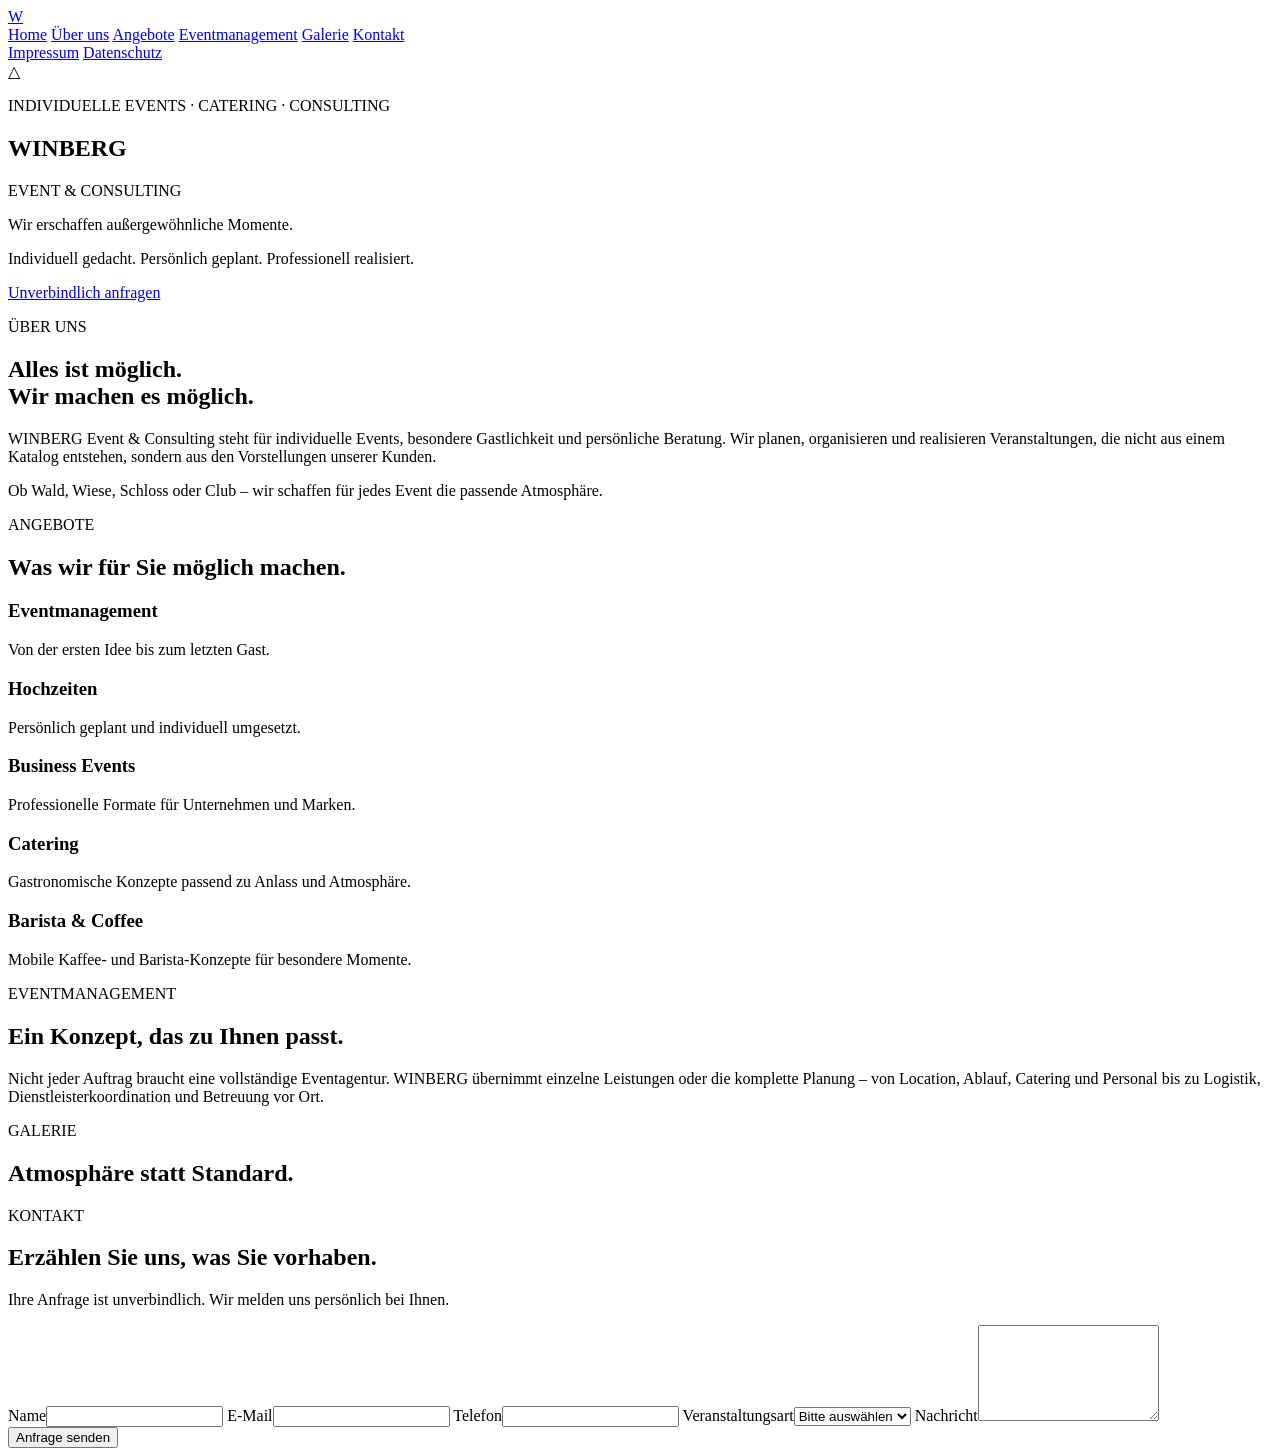
==== index.html @ 77c5e4ff "Add initial WINBERG one-page structure" ====
<!doctype html>
<html lang="de">
<head>
  <meta charset="utf-8">
  <meta name="viewport" content="width=device-width, initial-scale=1">
  <meta name="description" content="WINBERG Event & Consulting – individuelle Events, Catering, Hochzeitsplanung, Business Events und persönliche Beratung.">
  <title>WINBERG Event & Consulting</title>
  <link rel="stylesheet" href="assets/css/site.css">
</head>
<body>
  <aside class="sidebar" aria-label="Hauptnavigation">
    <a class="brand-mark" href="#home" aria-label="WINBERG Startseite">W</a>
    <nav>
      <a href="#home">Home</a>
      <a href="#ueber-uns">Über uns</a>
      <a href="#angebote">Angebote</a>
      <a href="#eventmanagement">Eventmanagement</a>
      <a href="#galerie">Galerie</a>
      <a href="#kontakt">Kontakt</a>
    </nav>
    <div class="sidebar-meta">
      <a href="impressum.html">Impressum</a>
      <a href="datenschutz.html">Datenschutz</a>
    </div>
  </aside>

  <main class="site-canvas">
    <section id="home" class="section hero">
      <div class="landscape landscape-top" aria-hidden="true"></div>
      <div class="section-inner hero-inner">
        <div class="mountain-sign" aria-hidden="true">△</div>
        <p class="eyebrow">INDIVIDUELLE EVENTS · CATERING · CONSULTING</p>
        <h1>WINBERG</h1>
        <p class="subbrand">EVENT &amp; CONSULTING</p>
        <div class="gold-rule"></div>
        <p class="hero-claim">Wir erschaffen außergewöhnliche Momente.</p>
        <p class="hero-copy">Individuell gedacht. Persönlich geplant. Professionell realisiert.</p>
        <a class="text-cta" href="#kontakt">Unverbindlich anfragen</a>
      </div>
    </section>

    <section id="ueber-uns" class="section">
      <div class="section-inner narrow">
        <p class="eyebrow">ÜBER UNS</p>
        <h2>Alles ist möglich.<br>Wir machen es möglich.</h2>
        <p>WINBERG Event &amp; Consulting steht für individuelle Events, besondere Gastlichkeit und persönliche Beratung. Wir planen, organisieren und realisieren Veranstaltungen, die nicht aus einem Katalog entstehen, sondern aus den Vorstellungen unserer Kunden.</p>
        <p>Ob Wald, Wiese, Schloss oder Club – wir schaffen für jedes Event die passende Atmosphäre.</p>
      </div>
    </section>

    <section id="angebote" class="section">
      <div class="section-inner">
        <p class="eyebrow">ANGEBOTE</p>
        <h2>Was wir für Sie möglich machen.</h2>
        <div class="services-grid">
          <article><h3>Eventmanagement</h3><p>Von der ersten Idee bis zum letzten Gast.</p></article>
          <article><h3>Hochzeiten</h3><p>Persönlich geplant und individuell umgesetzt.</p></article>
          <article><h3>Business Events</h3><p>Professionelle Formate für Unternehmen und Marken.</p></article>
          <article><h3>Catering</h3><p>Gastronomische Konzepte passend zu Anlass und Atmosphäre.</p></article>
          <article><h3>Barista &amp; Coffee</h3><p>Mobile Kaffee- und Barista-Konzepte für besondere Momente.</p></article>
        </div>
      </div>
    </section>

    <section id="eventmanagement" class="section image-transition">
      <div class="landscape landscape-middle" aria-hidden="true"></div>
      <div class="section-inner narrow">
        <p class="eyebrow">EVENTMANAGEMENT</p>
        <h2>Ein Konzept, das zu Ihnen passt.</h2>
        <p>Nicht jeder Auftrag braucht eine vollständige Eventagentur. WINBERG übernimmt einzelne Leistungen oder die komplette Planung – von Location, Ablauf, Catering und Personal bis zu Logistik, Dienstleisterkoordination und Betreuung vor Ort.</p>
      </div>
    </section>

    <section id="galerie" class="section">
      <div class="section-inner">
        <p class="eyebrow">GALERIE</p>
        <h2>Atmosphäre statt Standard.</h2>
        <div class="gallery-grid" aria-label="Galerie-Platzhalter">
          <div></div><div></div><div></div><div></div>
        </div>
      </div>
    </section>

    <section id="kontakt" class="section contact-section">
      <div class="landscape landscape-bottom" aria-hidden="true"></div>
      <div class="section-inner">
        <p class="eyebrow">KONTAKT</p>
        <h2>Erzählen Sie uns, was Sie vorhaben.</h2>
        <p class="contact-intro">Ihre Anfrage ist unverbindlich. Wir melden uns persönlich bei Ihnen.</p>
        <form class="contact-form" action="#" method="post">
          <label>Name<input type="text" name="name" autocomplete="name" required></label>
          <label>E-Mail<input type="email" name="email" autocomplete="email" required></label>
          <label>Telefon<input type="tel" name="phone" autocomplete="tel"></label>
          <label class="event-type">Veranstaltungsart<select name="event"><option value="">Bitte auswählen</option><option>Hochzeit</option><option>Private Feier</option><option>Business Event</option><option>Catering</option><option>Barista / Coffee</option><option>Sonstiges</option></select></label>
          <label class="message">Nachricht<textarea name="message" rows="6" required></textarea></label>
          <button type="submit">Anfrage senden</button>
        </form>
      </div>
    </section>
  </main>
  <script src="assets/js/site.js"></script>
</body>
</html>
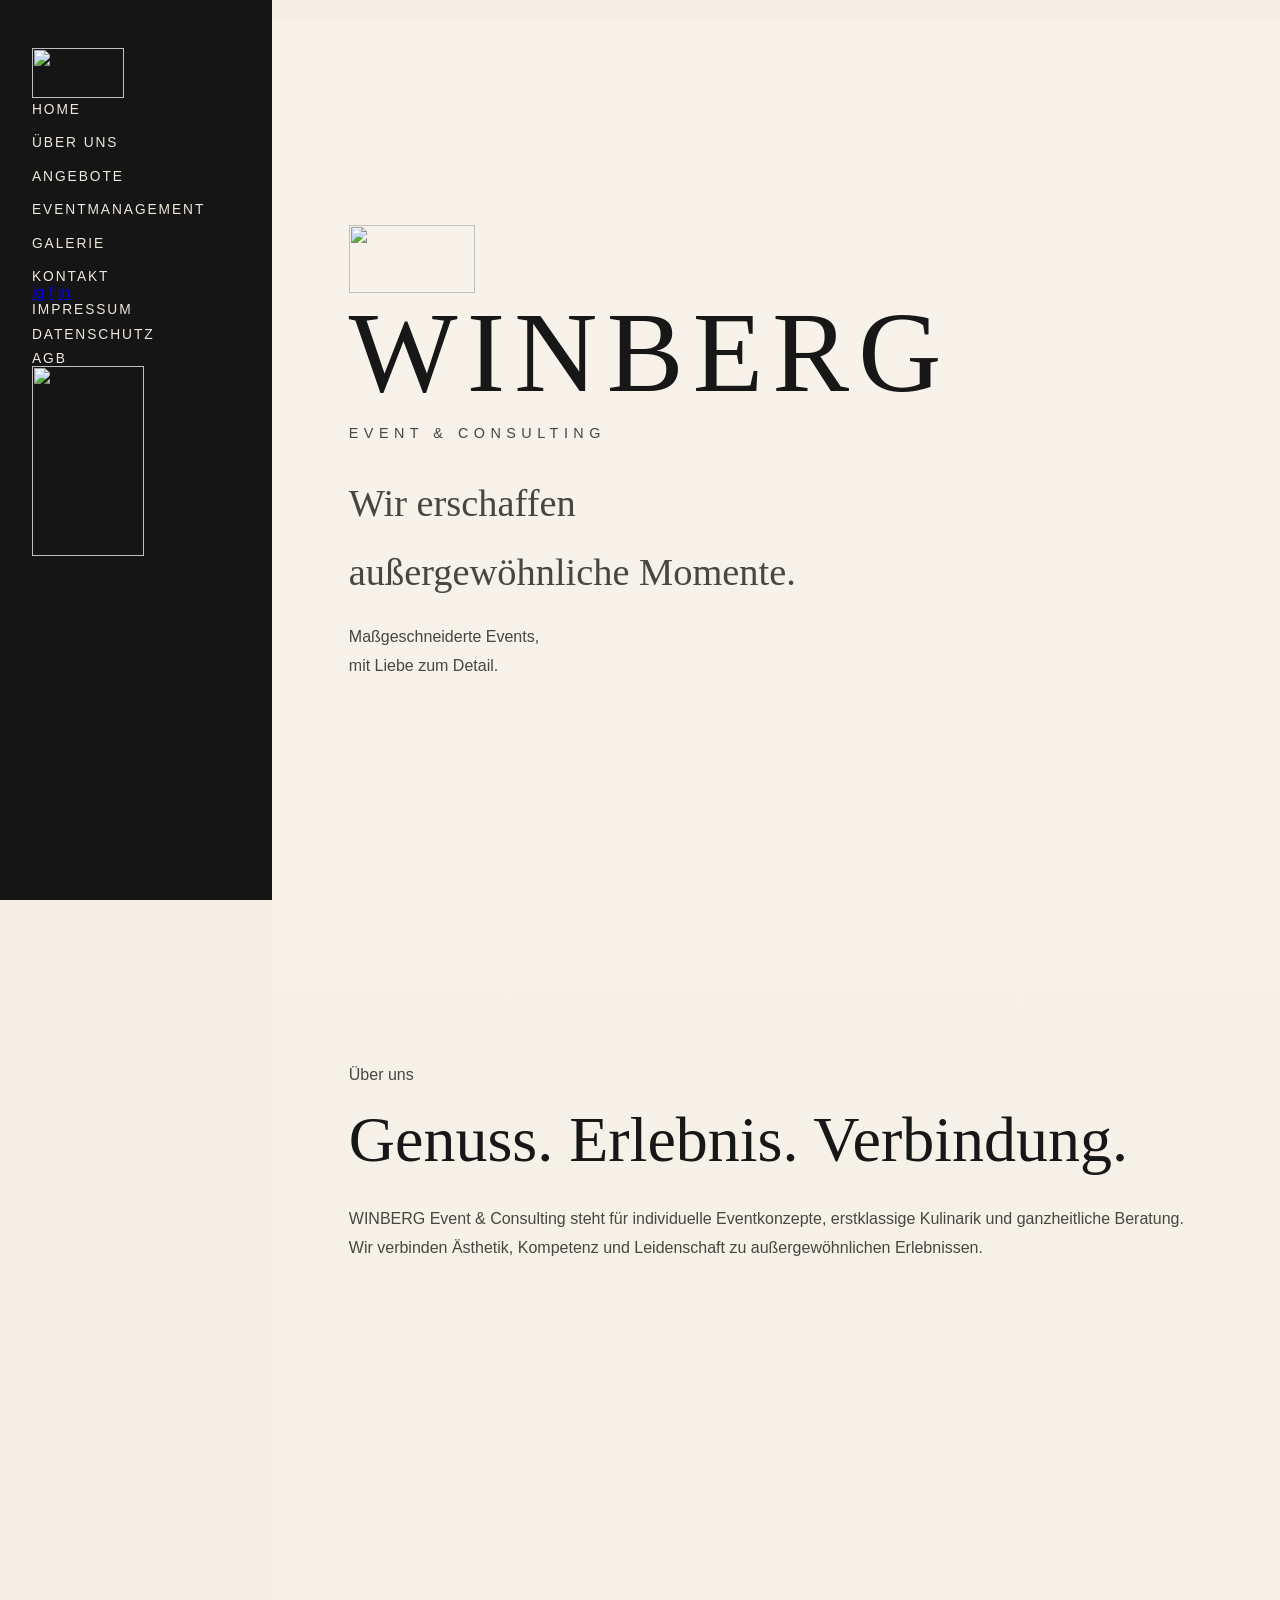
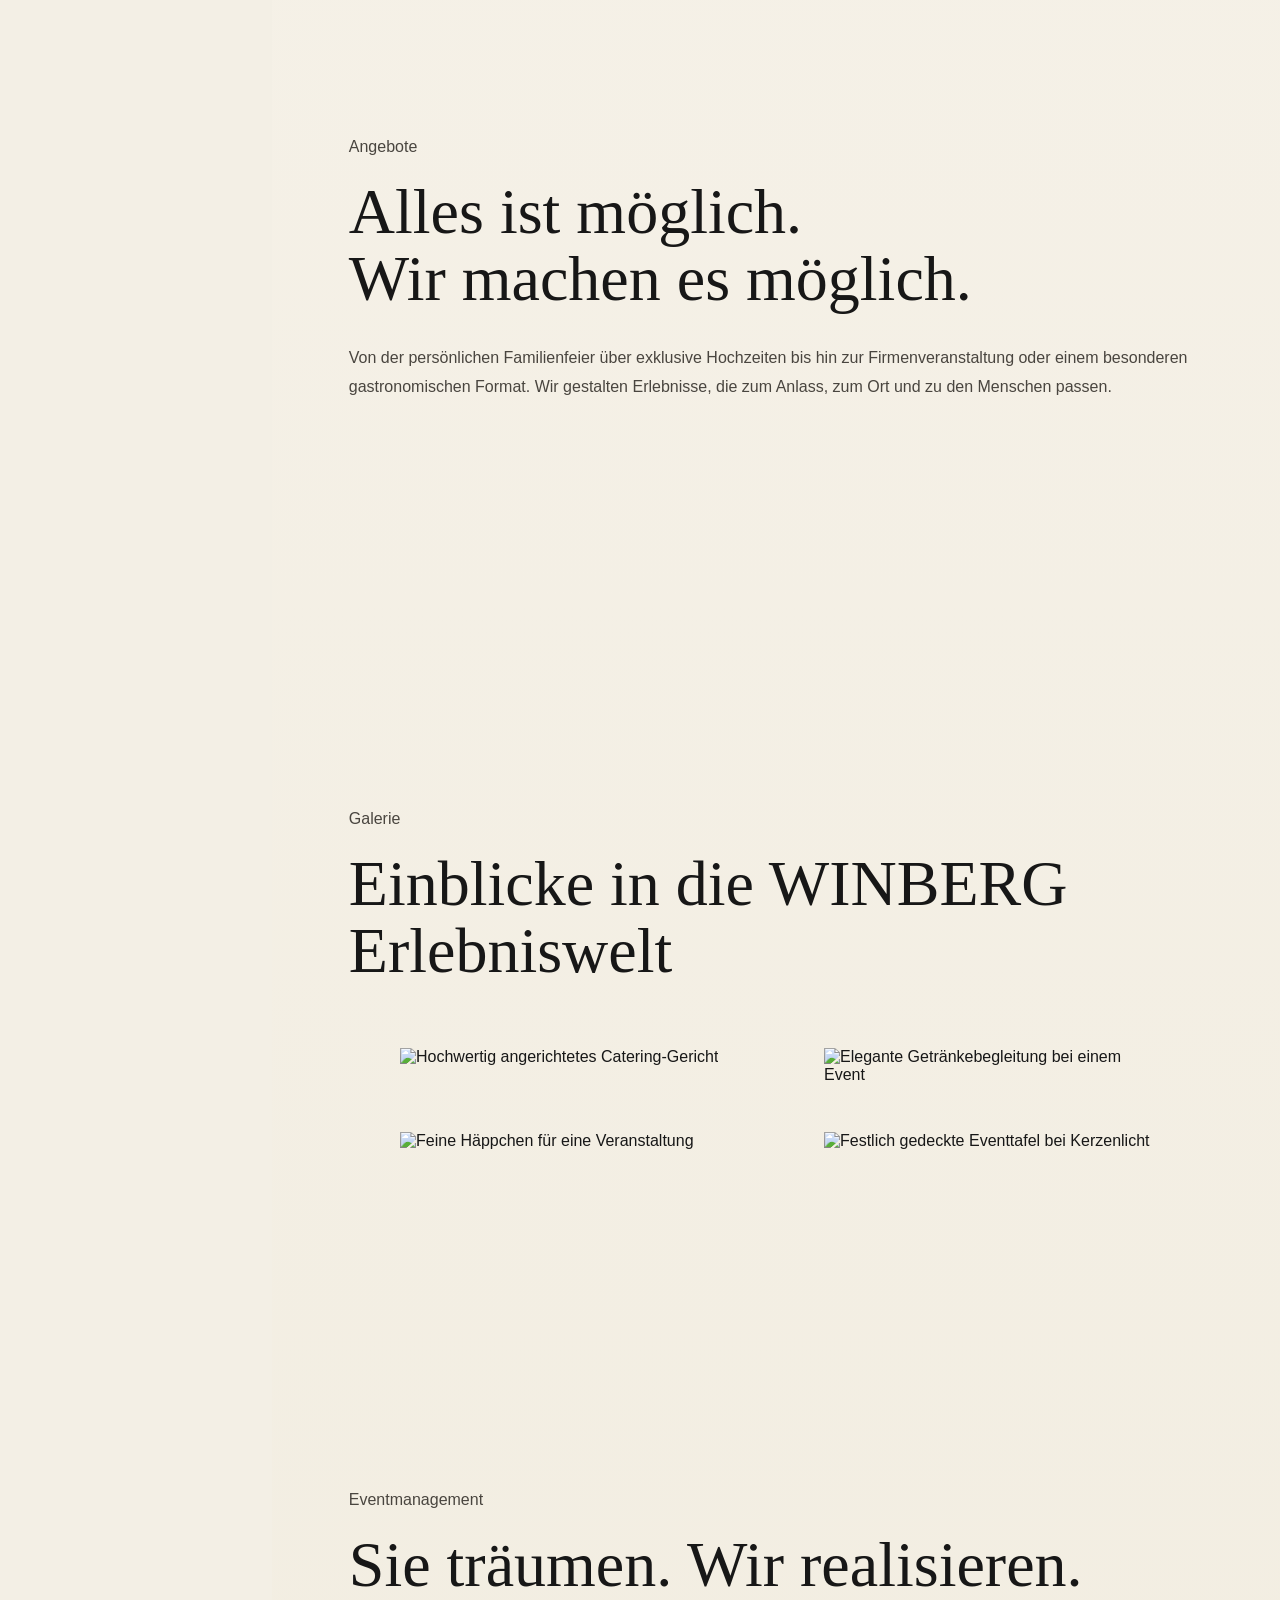
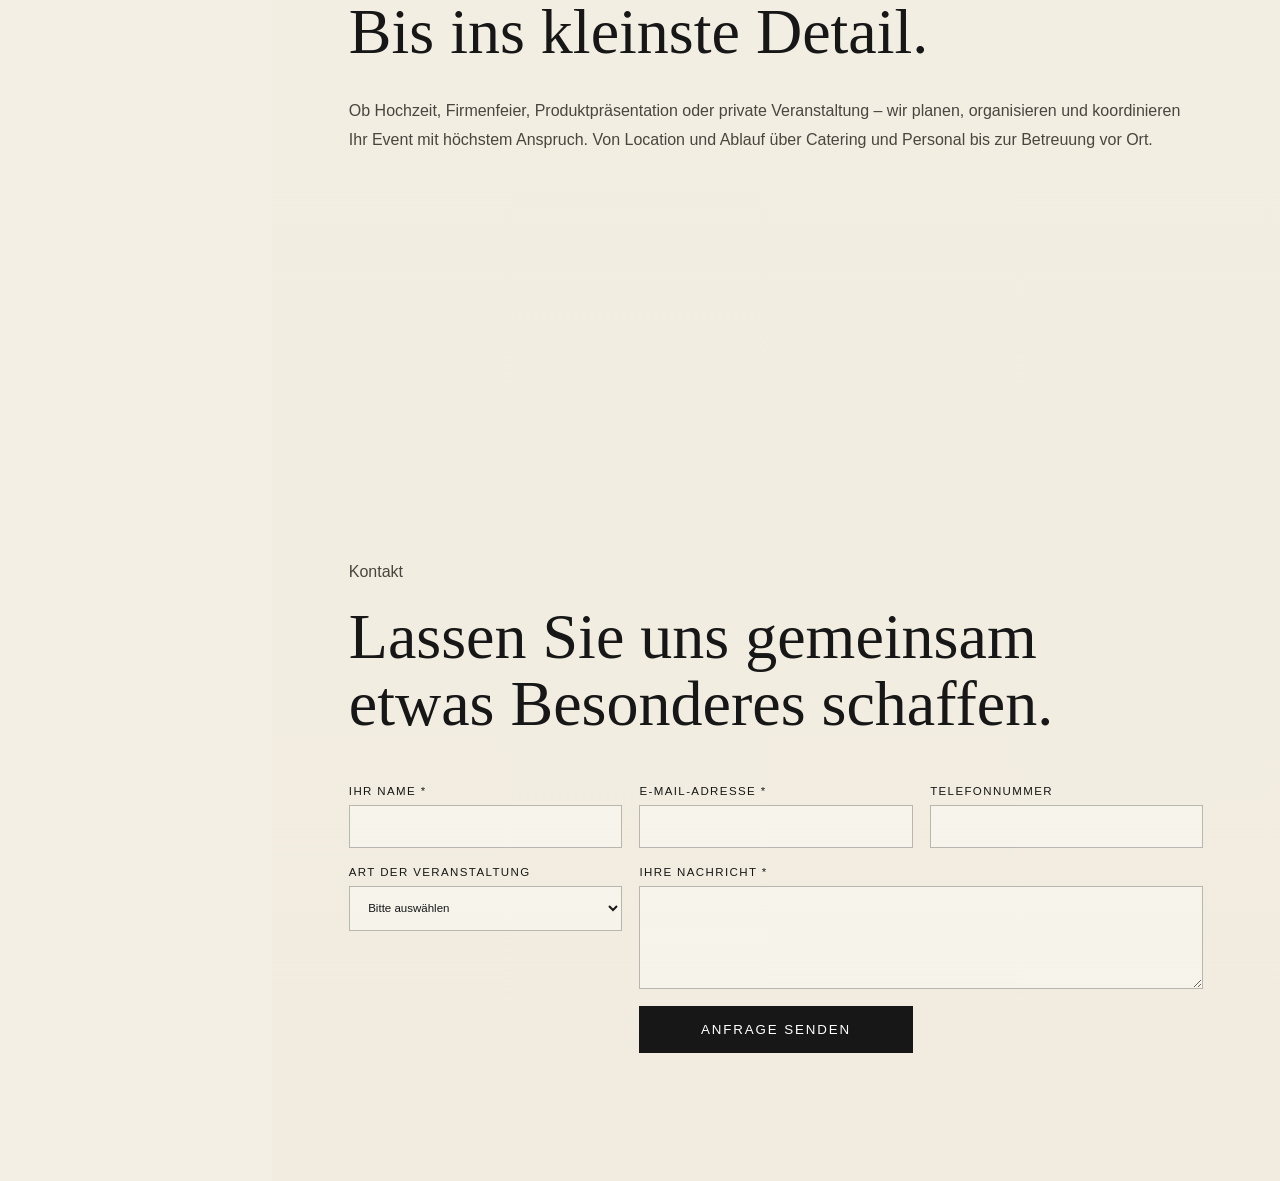
==== commit f3e43b7e: "Rebuild WINBERG one-page layout as native HTML" ====
--- a/index.html
+++ b/index.html
@@ -3,101 +3,146 @@
 <head>
   <meta charset="utf-8">
   <meta name="viewport" content="width=device-width, initial-scale=1">
-  <meta name="description" content="WINBERG Event & Consulting – individuelle Events, Catering, Hochzeitsplanung, Business Events und persönliche Beratung.">
+  <meta name="description" content="WINBERG Event & Consulting – individuelle Events, Eventmanagement, Catering, Hochzeiten, Business Events und persönliche Beratung.">
+  <meta name="robots" content="noindex,nofollow">
+  <meta name="theme-color" content="#11110f">
   <title>WINBERG Event & Consulting</title>
   <link rel="stylesheet" href="assets/css/site.css">
 </head>
 <body>
-  <aside class="sidebar" aria-label="Hauptnavigation">
-    <a class="brand-mark" href="#home" aria-label="WINBERG Startseite">W</a>
-    <nav>
-      <a href="#home">Home</a>
-      <a href="#ueber-uns">Über uns</a>
-      <a href="#angebote">Angebote</a>
-      <a href="#eventmanagement">Eventmanagement</a>
-      <a href="#galerie">Galerie</a>
-      <a href="#kontakt">Kontakt</a>
+  <button class="menu-toggle" type="button" aria-expanded="false" aria-controls="sidebar">Menü</button>
+
+  <aside class="sidebar" id="sidebar" aria-label="Hauptnavigation">
+    <a class="sidebar-logo" href="#home" aria-label="WINBERG Startseite">
+      <img src="assets/img/mountain-mark.svg" alt="" width="92" height="50">
+    </a>
+
+    <nav class="main-nav">
+      <a class="active" href="#home"><span></span>Home</a>
+      <a href="#ueber-uns"><span></span>Über uns</a>
+      <a href="#angebote"><span></span>Angebote</a>
+      <a href="#eventmanagement"><span></span>Eventmanagement</a>
+      <a href="#galerie"><span></span>Galerie</a>
+      <a href="#kontakt"><span></span>Kontakt</a>
     </nav>
-    <div class="sidebar-meta">
-      <a href="impressum.html">Impressum</a>
-      <a href="datenschutz.html">Datenschutz</a>
+
+    <div class="sidebar-lower">
+      <div class="socials" aria-label="Social Media">
+        <a href="#" aria-label="Instagram">ig</a>
+        <a href="#" aria-label="Facebook">f</a>
+        <a href="#" aria-label="LinkedIn">in</a>
+      </div>
+      <div class="sidebar-rule"><i></i></div>
+      <div class="sidebar-meta">
+        <a href="impressum.html">Impressum</a>
+        <a href="datenschutz.html">Datenschutz</a>
+        <a href="agb.html">AGB</a>
+      </div>
+      <img class="sidebar-tree" src="assets/img/sidebar-tree.svg" alt="" width="112" height="190">
     </div>
   </aside>
 
   <main class="site-canvas">
-    <section id="home" class="section hero">
-      <div class="landscape landscape-top" aria-hidden="true"></div>
-      <div class="section-inner hero-inner">
-        <div class="mountain-sign" aria-hidden="true">△</div>
-        <p class="eyebrow">INDIVIDUELLE EVENTS · CATERING · CONSULTING</p>
-        <h1>WINBERG</h1>
+    <div class="foliage foliage-left" aria-hidden="true"></div>
+    <div class="foliage foliage-right" aria-hidden="true"></div>
+
+    <section id="home" class="hero section" aria-labelledby="hero-title">
+      <div class="hero-scene" aria-hidden="true"></div>
+      <div class="hero-content">
+        <img class="mountain-mark" src="assets/img/mountain-mark.svg" alt="" width="126" height="68">
+        <h1 id="hero-title">WINBERG</h1>
         <p class="subbrand">EVENT &amp; CONSULTING</p>
-        <div class="gold-rule"></div>
-        <p class="hero-claim">Wir erschaffen außergewöhnliche Momente.</p>
-        <p class="hero-copy">Individuell gedacht. Persönlich geplant. Professionell realisiert.</p>
-        <a class="text-cta" href="#kontakt">Unverbindlich anfragen</a>
+        <div class="ornament" aria-hidden="true"><span></span><i></i><span></span></div>
+        <p class="hero-claim">Wir erschaffen<br>außergewöhnliche Momente.</p>
+        <p class="hero-copy">Maßgeschneiderte Events,<br>mit Liebe zum Detail.</p>
       </div>
     </section>
 
-    <section id="ueber-uns" class="section">
-      <div class="section-inner narrow">
-        <p class="eyebrow">ÜBER UNS</p>
-        <h2>Alles ist möglich.<br>Wir machen es möglich.</h2>
-        <p>WINBERG Event &amp; Consulting steht für individuelle Events, besondere Gastlichkeit und persönliche Beratung. Wir planen, organisieren und realisieren Veranstaltungen, die nicht aus einem Katalog entstehen, sondern aus den Vorstellungen unserer Kunden.</p>
-        <p>Ob Wald, Wiese, Schloss oder Club – wir schaffen für jedes Event die passende Atmosphäre.</p>
-      </div>
-    </section>
+    <div class="paper-flow">
+      <section id="ueber-uns" class="section text-section" aria-labelledby="about-title">
+        <div class="content-narrow">
+          <p class="kicker">Über uns</p>
+          <div class="mini-ornament" aria-hidden="true"></div>
+          <h2 id="about-title">Genuss. Erlebnis. Verbindung.</h2>
+          <p>WINBERG Event &amp; Consulting steht für individuelle Eventkonzepte, erstklassige Kulinarik und ganzheitliche Beratung. Wir verbinden Ästhetik, Kompetenz und Leidenschaft zu außergewöhnlichen Erlebnissen.</p>
+        </div>
+      </section>
 
-    <section id="angebote" class="section">
-      <div class="section-inner">
-        <p class="eyebrow">ANGEBOTE</p>
-        <h2>Was wir für Sie möglich machen.</h2>
-        <div class="services-grid">
-          <article><h3>Eventmanagement</h3><p>Von der ersten Idee bis zum letzten Gast.</p></article>
-          <article><h3>Hochzeiten</h3><p>Persönlich geplant und individuell umgesetzt.</p></article>
-          <article><h3>Business Events</h3><p>Professionelle Formate für Unternehmen und Marken.</p></article>
-          <article><h3>Catering</h3><p>Gastronomische Konzepte passend zu Anlass und Atmosphäre.</p></article>
-          <article><h3>Barista &amp; Coffee</h3><p>Mobile Kaffee- und Barista-Konzepte für besondere Momente.</p></article>
+      <section id="angebote" class="section text-section compact" aria-labelledby="offers-title">
+        <div class="content-narrow">
+          <p class="kicker">Angebote</p>
+          <div class="mini-ornament" aria-hidden="true"></div>
+          <h2 id="offers-title">Alles ist möglich.<br>Wir machen es möglich.</h2>
+          <p>Von der persönlichen Familienfeier über exklusive Hochzeiten bis hin zur Firmenveranstaltung oder einem besonderen gastronomischen Format. Wir gestalten Erlebnisse, die zum Anlass, zum Ort und zu den Menschen passen.</p>
         </div>
-      </div>
-    </section>
+      </section>
 
-    <section id="eventmanagement" class="section image-transition">
-      <div class="landscape landscape-middle" aria-hidden="true"></div>
-      <div class="section-inner narrow">
-        <p class="eyebrow">EVENTMANAGEMENT</p>
-        <h2>Ein Konzept, das zu Ihnen passt.</h2>
-        <p>Nicht jeder Auftrag braucht eine vollständige Eventagentur. WINBERG übernimmt einzelne Leistungen oder die komplette Planung – von Location, Ablauf, Catering und Personal bis zu Logistik, Dienstleisterkoordination und Betreuung vor Ort.</p>
-      </div>
-    </section>
+      <section id="galerie" class="section gallery-section" aria-labelledby="gallery-title">
+        <div class="content-wide">
+          <p class="kicker">Galerie</p>
+          <div class="mini-ornament" aria-hidden="true"></div>
+          <h2 id="gallery-title" class="sr-only">Einblicke in die WINBERG Erlebniswelt</h2>
+          <div class="gallery-grid">
+            <figure><img src="assets/img/gallery-dish.svg" alt="Hochwertig angerichtetes Catering-Gericht"></figure>
+            <figure><img src="assets/img/gallery-wine.svg" alt="Elegante Getränkebegleitung bei einem Event"></figure>
+            <figure><img src="assets/img/gallery-canapes.svg" alt="Feine Häppchen für eine Veranstaltung"></figure>
+            <figure><img src="assets/img/gallery-table.svg" alt="Festlich gedeckte Eventtafel bei Kerzenlicht"></figure>
+          </div>
+        </div>
+      </section>
 
-    <section id="galerie" class="section">
-      <div class="section-inner">
-        <p class="eyebrow">GALERIE</p>
-        <h2>Atmosphäre statt Standard.</h2>
-        <div class="gallery-grid" aria-label="Galerie-Platzhalter">
-          <div></div><div></div><div></div><div></div>
+      <section id="eventmanagement" class="section text-section event-section" aria-labelledby="event-title">
+        <div class="content-narrow">
+          <p class="kicker">Eventmanagement</p>
+          <div class="mini-ornament" aria-hidden="true"></div>
+          <h2 id="event-title">Sie träumen. Wir realisieren.<br>Bis ins kleinste Detail.</h2>
+          <p>Ob Hochzeit, Firmenfeier, Produktpräsentation oder private Veranstaltung – wir planen, organisieren und koordinieren Ihr Event mit höchstem Anspruch. Von Location und Ablauf über Catering und Personal bis zur Betreuung vor Ort.</p>
         </div>
-      </div>
-    </section>
+      </section>
 
-    <section id="kontakt" class="section contact-section">
-      <div class="landscape landscape-bottom" aria-hidden="true"></div>
-      <div class="section-inner">
-        <p class="eyebrow">KONTAKT</p>
-        <h2>Erzählen Sie uns, was Sie vorhaben.</h2>
-        <p class="contact-intro">Ihre Anfrage ist unverbindlich. Wir melden uns persönlich bei Ihnen.</p>
-        <form class="contact-form" action="#" method="post">
-          <label>Name<input type="text" name="name" autocomplete="name" required></label>
-          <label>E-Mail<input type="email" name="email" autocomplete="email" required></label>
-          <label>Telefon<input type="tel" name="phone" autocomplete="tel"></label>
-          <label class="event-type">Veranstaltungsart<select name="event"><option value="">Bitte auswählen</option><option>Hochzeit</option><option>Private Feier</option><option>Business Event</option><option>Catering</option><option>Barista / Coffee</option><option>Sonstiges</option></select></label>
-          <label class="message">Nachricht<textarea name="message" rows="6" required></textarea></label>
-          <button type="submit">Anfrage senden</button>
-        </form>
-      </div>
-    </section>
+      <section id="kontakt" class="section contact-section" aria-labelledby="contact-title">
+        <div class="footer-scene" aria-hidden="true"></div>
+        <div class="contact-content">
+          <p class="kicker">Kontakt</p>
+          <div class="mini-ornament" aria-hidden="true"></div>
+          <h2 id="contact-title">Lassen Sie uns gemeinsam<br>etwas Besonderes schaffen.</h2>
+          <form class="contact-form" novalidate>
+            <label>
+              <span>Ihr Name *</span>
+              <input type="text" name="name" autocomplete="name" required>
+            </label>
+            <label>
+              <span>E-Mail-Adresse *</span>
+              <input type="email" name="email" autocomplete="email" required>
+            </label>
+            <label>
+              <span>Telefonnummer</span>
+              <input type="tel" name="phone" autocomplete="tel">
+            </label>
+            <label class="event-type">
+              <span>Art der Veranstaltung</span>
+              <select name="event">
+                <option value="">Bitte auswählen</option>
+                <option>Hochzeit</option>
+                <option>Private Feier</option>
+                <option>Firmenevent</option>
+                <option>Catering</option>
+                <option>Kaffee &amp; Barista</option>
+                <option>Sonstiges</option>
+              </select>
+            </label>
+            <label class="message">
+              <span>Ihre Nachricht *</span>
+              <textarea name="message" rows="6" required></textarea>
+            </label>
+            <button type="submit">Anfrage senden</button>
+            <p class="form-note" role="status" aria-live="polite"></p>
+          </form>
+        </div>
+      </section>
+    </div>
   </main>
+
   <script src="assets/js/site.js"></script>
 </body>
 </html>
--- a/assets/css/site.css
+++ b/assets/css/site.css
@@ -0,0 +1 @@
+:root{--ink:#171717;--paper:#f3efe5;--gold:#b79258;--muted:#6c675f;--sidebar:17rem}*{box-sizing:border-box}html{scroll-behavior:smooth}body{margin:0;background:var(--paper);color:var(--ink);font-family:Arial,Helvetica,sans-serif}.sidebar{position:fixed;inset:0 auto 0 0;width:var(--sidebar);background:#151515;color:#f5f1e8;padding:3rem 2rem;display:flex;flex-direction:column;z-index:20}.brand-mark{font-family:Georgia,serif;font-size:2rem;color:var(--gold);text-decoration:none;margin-bottom:4rem}.sidebar nav{display:flex;flex-direction:column;gap:1.15rem}.sidebar nav a,.sidebar-meta a{color:#eee7dc;text-decoration:none;font-size:.86rem;letter-spacing:.14em;text-transform:uppercase}.sidebar nav a:hover,.sidebar-meta a:hover{color:var(--gold)}.sidebar-meta{margin-top:auto;display:flex;flex-direction:column;gap:.6rem}.site-canvas{margin-left:var(--sidebar);overflow:hidden;background:linear-gradient(180deg,#f7f3eb 0%,#f1ecdf 100%)}.section{position:relative;min-height:42rem;padding:8rem 6vw}.section-inner{position:relative;z-index:2;max-width:68rem;margin:0 auto}.narrow{max-width:46rem;text-align:center}.hero{min-height:56rem;display:flex;align-items:center}.hero-inner{text-align:center}.eyebrow{font-size:.72rem;letter-spacing:.26em;text-transform:uppercase;color:var(--gold);margin:0 0 1.2rem}.hero h1{font:400 clamp(4rem,9vw,8rem)/.9 Georgia,serif;letter-spacing:.08em;margin:.25rem 0}.subbrand{font-size:.9rem;letter-spacing:.38em;margin:1rem 0 1.4rem}.gold-rule{width:5.5rem;height:1px;background:var(--gold);margin:1.8rem auto}.hero-claim,h2{font-family:Georgia,serif;font-weight:400}.hero-claim{font-size:clamp(1.7rem,3vw,2.7rem);margin:0 0 1rem}.hero-copy{color:var(--muted);max-width:38rem;margin:0 auto 2rem;line-height:1.8}.text-cta{color:var(--ink);text-transform:uppercase;letter-spacing:.16em;font-size:.78rem;text-decoration:none;border-bottom:1px solid var(--gold);padding-bottom:.35rem}.mountain-sign{font-size:2.6rem;color:var(--gold);margin-bottom:1.3rem}h2{font-size:clamp(2.2rem,5vw,4.4rem);line-height:1.05;margin:.5rem 0 2rem}h3{font:400 1.35rem Georgia,serif;margin:.2rem 0 .8rem}.section p{line-height:1.8;color:#49453f}.services-grid{display:grid;grid-template-columns:repeat(5,1fr);gap:1rem;margin-top:3rem}.services-grid article{border-top:1px solid rgba(183,146,88,.55);padding:1.5rem .5rem}.gallery-grid{display:grid;grid-template-columns:repeat(2,1fr);gap:1rem;max-width:52rem;margin:3rem auto}.gallery-grid div{aspect-ratio:4/3;background:linear-gradient(135deg,#cfc7b5,#8c887c 55%,#5f6259);box-shadow:0 16px 38px rgba(0,0,0,.07)}.contact-intro{text-align:center}.contact-form{max-width:58rem;margin:3rem auto 0;display:grid;grid-template-columns:repeat(3,1fr);gap:1.1rem}.contact-form label{display:flex;flex-direction:column;gap:.5rem;font-size:.72rem;text-transform:uppercase;letter-spacing:.12em}.contact-form input,.contact-form select,.contact-form textarea{border:1px solid rgba(23,23,23,.28);background:rgba(255,255,255,.35);padding:.9rem;font:inherit;color:var(--ink)}.event-type{grid-column:1}.message{grid-column:2/4}.contact-form button{grid-column:2/3;background:#171717;color:white;border:0;padding:1rem 1.5rem;text-transform:uppercase;letter-spacing:.14em;cursor:pointer}.landscape{position:absolute;inset:auto 0 0 0;pointer-events:none;z-index:0}.landscape-top{height:58%;background:linear-gradient(to bottom,transparent 0 8%,rgba(119,129,121,.12) 36%,rgba(81,93,88,.22) 60%,rgba(61,70,67,.3) 100%);clip-path:polygon(0 65%,8% 58%,14% 63%,21% 46%,29% 59%,38% 39%,46% 58%,55% 46%,64% 61%,74% 48%,83% 64%,91% 55%,100% 62%,100% 100%,0 100%)}.landscape-middle{height:100%;background:radial-gradient(circle at 10% 50%,rgba(64,73,66,.24),transparent 28%),radial-gradient(circle at 91% 52%,rgba(64,73,66,.2),transparent 30%)}.landscape-bottom{height:42%;background:linear-gradient(to top,rgba(84,91,82,.28),transparent);clip-path:polygon(0 52%,12% 43%,24% 58%,35% 39%,48% 55%,59% 42%,72% 59%,84% 41%,100% 54%,100% 100%,0 100%)}@media(max-width:1000px){:root{--sidebar:12rem}.services-grid{grid-template-columns:repeat(2,1fr)}.section{padding-inline:5vw}}@media(max-width:760px){.sidebar{position:relative;width:100%;height:auto;padding:1.2rem 1.4rem;display:block}.brand-mark{display:inline-block;margin:0 0 1rem}.sidebar nav{flex-direction:row;flex-wrap:wrap;gap:.6rem 1rem}.sidebar-meta{display:none}.site-canvas{margin-left:0}.section{min-height:auto;padding:6rem 1.4rem}.hero{min-height:45rem}.services-grid{grid-template-columns:1fr}.contact-form{grid-template-columns:1fr}.event-type,.message,.contact-form button{grid-column:1}.gallery-grid{grid-template-columns:1fr}}
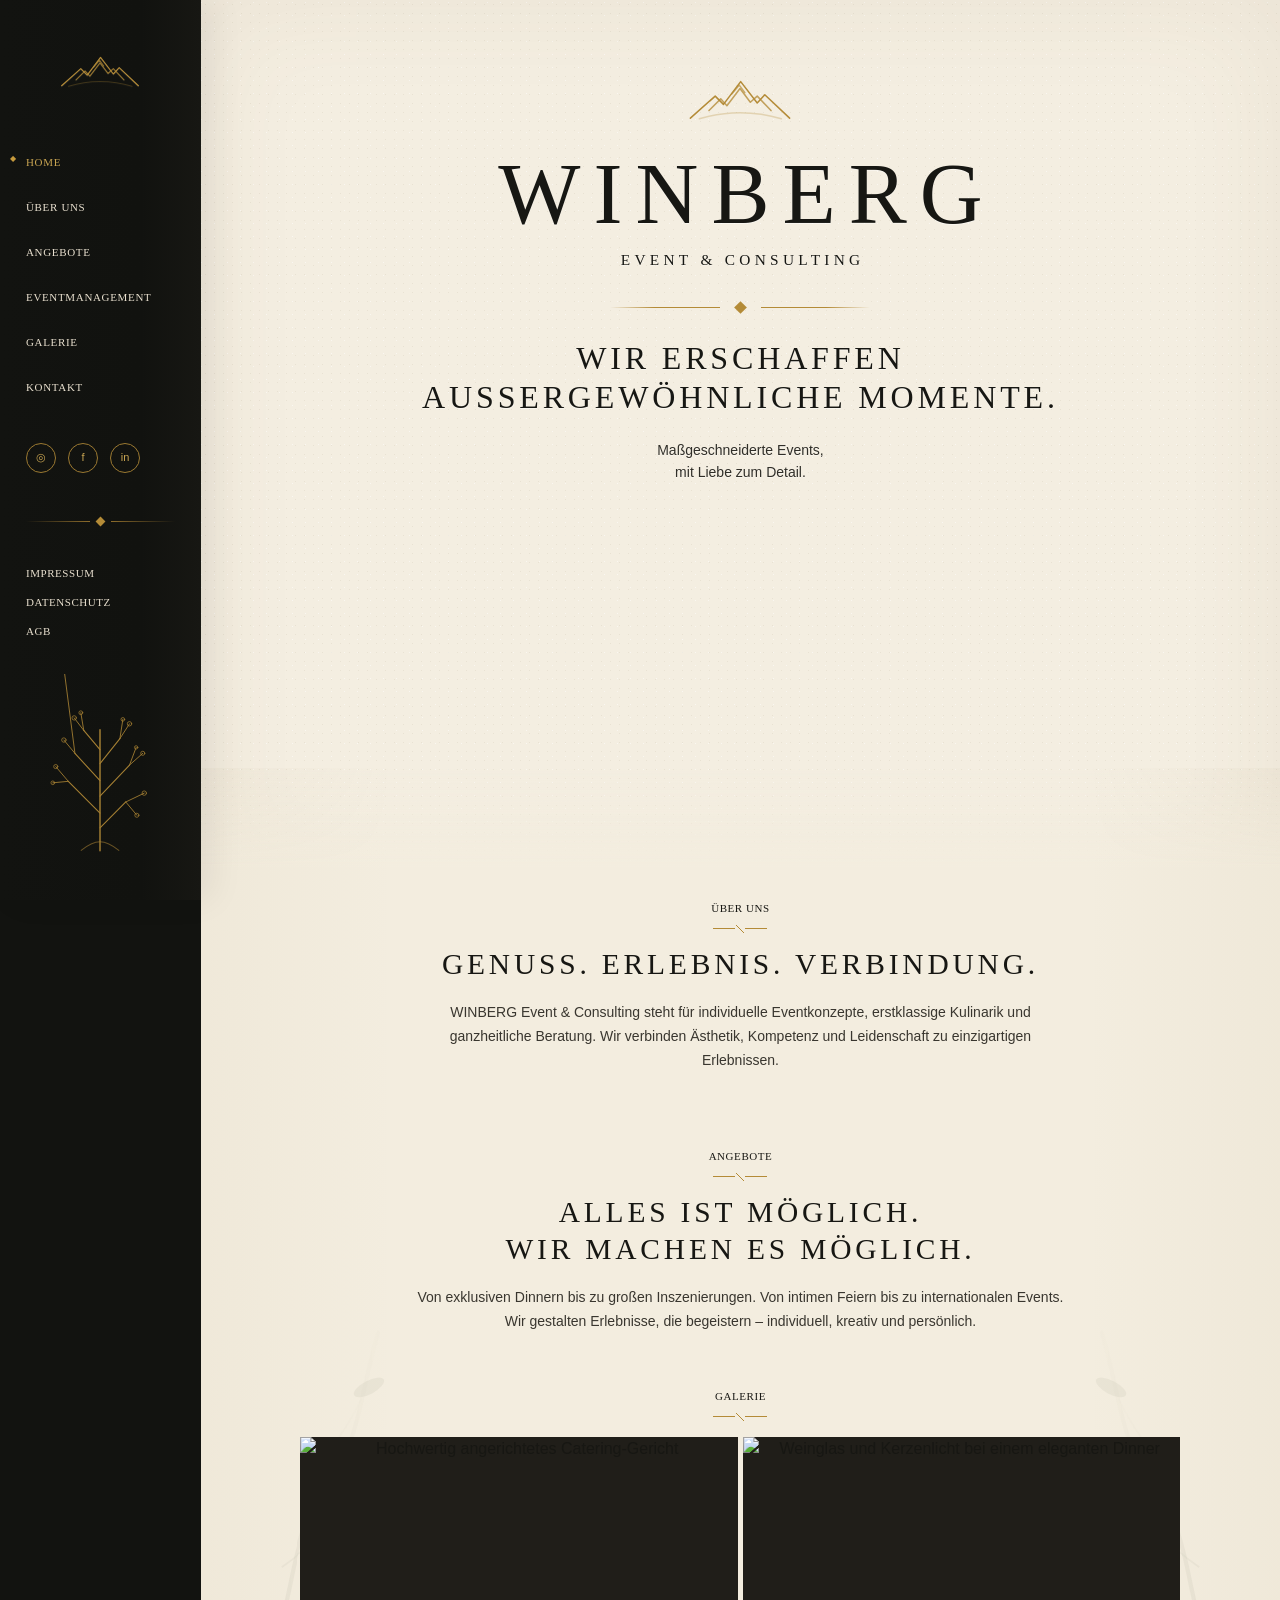
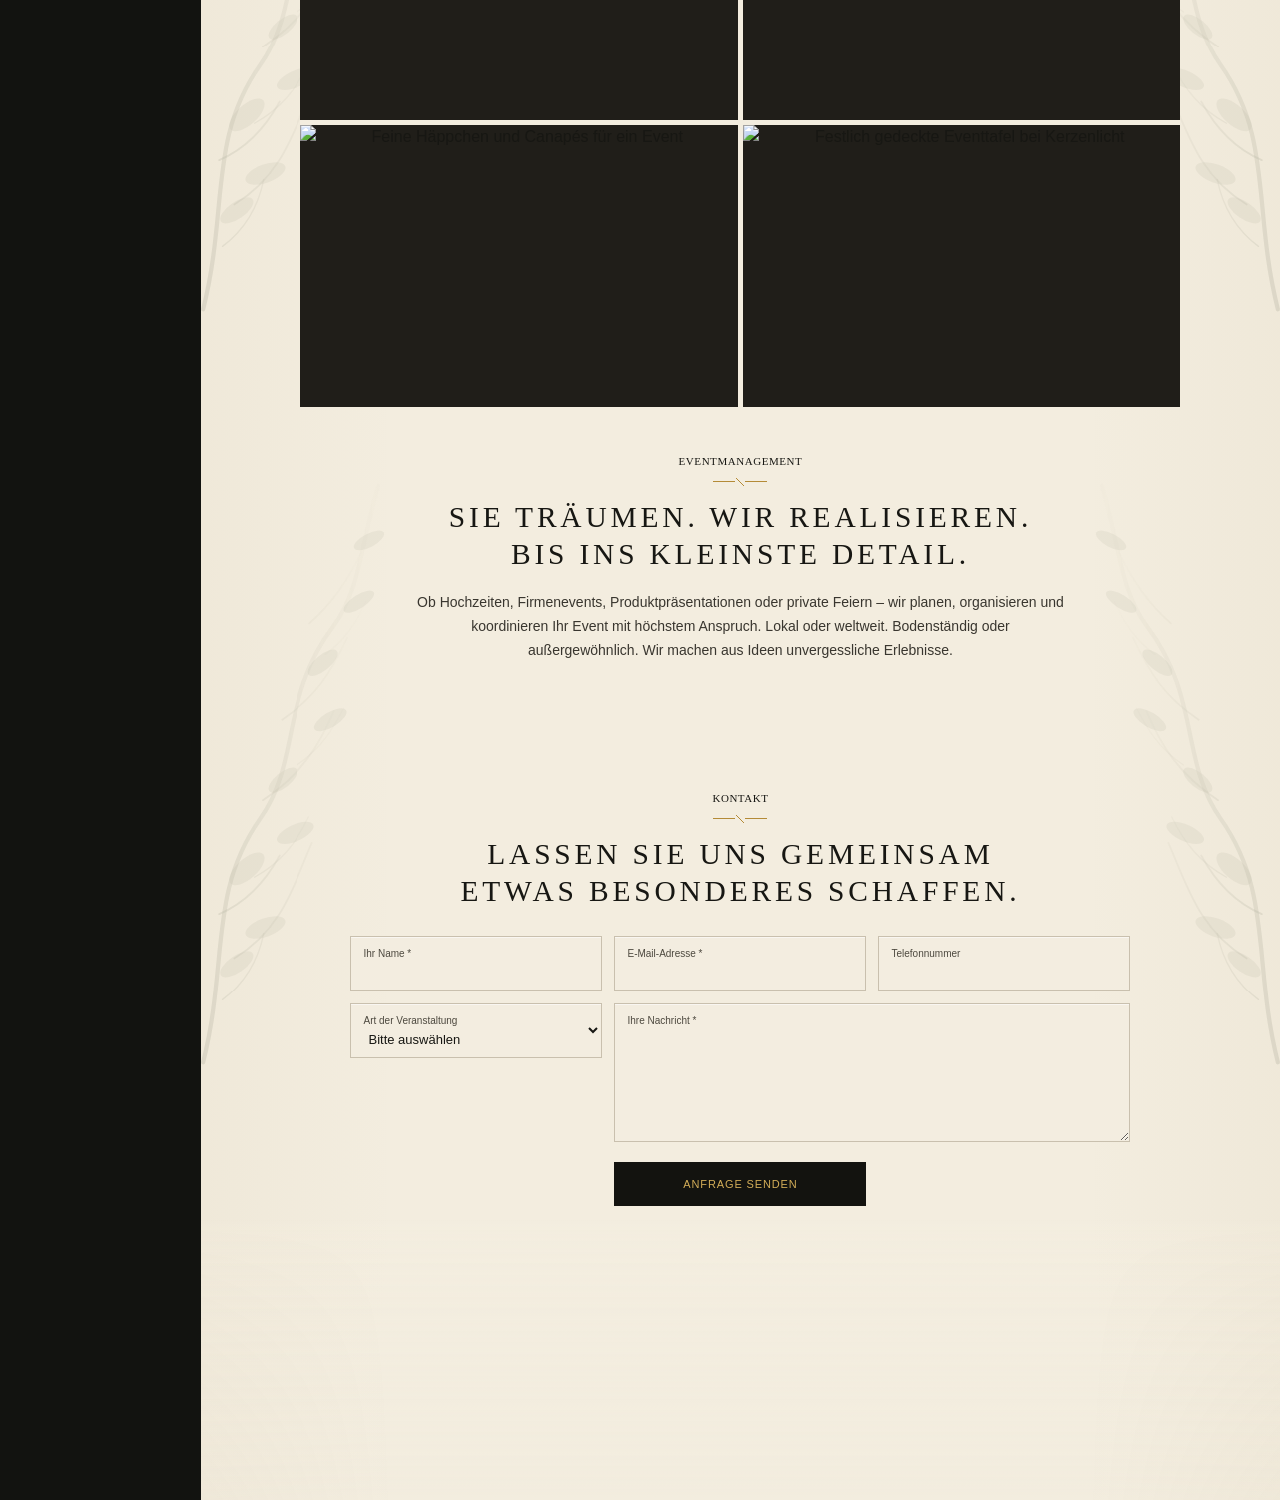
==== commit 7f753040: "Rebuild WINBERG one-page layout to approved visual direction" ====
--- a/index.html
+++ b/index.html
@@ -14,42 +14,41 @@
 
   <aside class="sidebar" id="sidebar" aria-label="Hauptnavigation">
     <a class="sidebar-logo" href="#home" aria-label="WINBERG Startseite">
-      <img src="assets/img/mountain-mark.svg" alt="" width="92" height="50">
+      <img src="assets/img/mountain-mark.svg" alt="" width="96" height="52">
     </a>
 
     <nav class="main-nav">
-      <a class="active" href="#home"><span></span>Home</a>
-      <a href="#ueber-uns"><span></span>Über uns</a>
-      <a href="#angebote"><span></span>Angebote</a>
-      <a href="#eventmanagement"><span></span>Eventmanagement</a>
-      <a href="#galerie"><span></span>Galerie</a>
-      <a href="#kontakt"><span></span>Kontakt</a>
+      <a class="active" href="#home">Home</a>
+      <a href="#ueber-uns">Über uns</a>
+      <a href="#angebote">Angebote</a>
+      <a href="#eventmanagement">Eventmanagement</a>
+      <a href="#galerie">Galerie</a>
+      <a href="#kontakt">Kontakt</a>
     </nav>
 
     <div class="sidebar-lower">
       <div class="socials" aria-label="Social Media">
-        <a href="#" aria-label="Instagram">ig</a>
+        <a href="#" aria-label="Instagram">◎</a>
         <a href="#" aria-label="Facebook">f</a>
         <a href="#" aria-label="LinkedIn">in</a>
       </div>
-      <div class="sidebar-rule"><i></i></div>
+      <div class="sidebar-rule" aria-hidden="true"><i></i></div>
       <div class="sidebar-meta">
         <a href="impressum.html">Impressum</a>
         <a href="datenschutz.html">Datenschutz</a>
         <a href="agb.html">AGB</a>
       </div>
-      <img class="sidebar-tree" src="assets/img/sidebar-tree.svg" alt="" width="112" height="190">
+      <img class="sidebar-tree" src="assets/img/sidebar-tree.svg" alt="" width="118" height="194">
     </div>
   </aside>
 
   <main class="site-canvas">
-    <div class="foliage foliage-left" aria-hidden="true"></div>
-    <div class="foliage foliage-right" aria-hidden="true"></div>
-
     <section id="home" class="hero section" aria-labelledby="hero-title">
-      <div class="hero-scene" aria-hidden="true"></div>
+      <div class="hero-lake" aria-hidden="true"></div>
+      <div class="hero-event" aria-hidden="true"></div>
+      <div class="hero-paper" aria-hidden="true"></div>
       <div class="hero-content">
-        <img class="mountain-mark" src="assets/img/mountain-mark.svg" alt="" width="126" height="68">
+        <img class="mountain-mark" src="assets/img/mountain-mark.svg" alt="" width="128" height="70">
         <h1 id="hero-title">WINBERG</h1>
         <p class="subbrand">EVENT &amp; CONSULTING</p>
         <div class="ornament" aria-hidden="true"><span></span><i></i><span></span></div>
@@ -59,21 +58,24 @@
     </section>
 
     <div class="paper-flow">
-      <section id="ueber-uns" class="section text-section" aria-labelledby="about-title">
+      <div class="foliage foliage-left" aria-hidden="true"></div>
+      <div class="foliage foliage-right" aria-hidden="true"></div>
+
+      <section id="ueber-uns" class="section text-section about-section" aria-labelledby="about-title">
         <div class="content-narrow">
           <p class="kicker">Über uns</p>
           <div class="mini-ornament" aria-hidden="true"></div>
           <h2 id="about-title">Genuss. Erlebnis. Verbindung.</h2>
-          <p>WINBERG Event &amp; Consulting steht für individuelle Eventkonzepte, erstklassige Kulinarik und ganzheitliche Beratung. Wir verbinden Ästhetik, Kompetenz und Leidenschaft zu außergewöhnlichen Erlebnissen.</p>
+          <p>WINBERG Event &amp; Consulting steht für individuelle Eventkonzepte, erstklassige Kulinarik und ganzheitliche Beratung. Wir verbinden Ästhetik, Kompetenz und Leidenschaft zu einzigartigen Erlebnissen.</p>
         </div>
       </section>
 
-      <section id="angebote" class="section text-section compact" aria-labelledby="offers-title">
+      <section id="angebote" class="section text-section offers-section" aria-labelledby="offers-title">
         <div class="content-narrow">
           <p class="kicker">Angebote</p>
           <div class="mini-ornament" aria-hidden="true"></div>
           <h2 id="offers-title">Alles ist möglich.<br>Wir machen es möglich.</h2>
-          <p>Von der persönlichen Familienfeier über exklusive Hochzeiten bis hin zur Firmenveranstaltung oder einem besonderen gastronomischen Format. Wir gestalten Erlebnisse, die zum Anlass, zum Ort und zu den Menschen passen.</p>
+          <p>Von exklusiven Dinnern bis zu großen Inszenierungen. Von intimen Feiern bis zu internationalen Events. Wir gestalten Erlebnisse, die begeistern – individuell, kreativ und persönlich.</p>
         </div>
       </section>
 
@@ -83,10 +85,10 @@
           <div class="mini-ornament" aria-hidden="true"></div>
           <h2 id="gallery-title" class="sr-only">Einblicke in die WINBERG Erlebniswelt</h2>
           <div class="gallery-grid">
-            <figure><img src="assets/img/gallery-dish.svg" alt="Hochwertig angerichtetes Catering-Gericht"></figure>
-            <figure><img src="assets/img/gallery-wine.svg" alt="Elegante Getränkebegleitung bei einem Event"></figure>
-            <figure><img src="assets/img/gallery-canapes.svg" alt="Feine Häppchen für eine Veranstaltung"></figure>
-            <figure><img src="assets/img/gallery-table.svg" alt="Festlich gedeckte Eventtafel bei Kerzenlicht"></figure>
+            <figure><img src="https://images.pexels.com/photos/34874927/pexels-photo-34874927.jpeg?auto=compress&cs=tinysrgb&w=1600" alt="Hochwertig angerichtetes Catering-Gericht" loading="lazy"></figure>
+            <figure><img src="https://images.pexels.com/photos/9220893/pexels-photo-9220893.jpeg?auto=compress&cs=tinysrgb&w=1600" alt="Weinglas und Kerzenlicht bei einem eleganten Dinner" loading="lazy"></figure>
+            <figure><img src="https://images.pexels.com/photos/34890766/pexels-photo-34890766.jpeg?auto=compress&cs=tinysrgb&w=1600" alt="Feine Häppchen und Canapés für ein Event" loading="lazy"></figure>
+            <figure><img src="https://images.pexels.com/photos/11474211/pexels-photo-11474211.jpeg?auto=compress&cs=tinysrgb&w=1600" alt="Festlich gedeckte Eventtafel bei Kerzenlicht" loading="lazy"></figure>
           </div>
         </div>
       </section>
@@ -96,12 +98,14 @@
           <p class="kicker">Eventmanagement</p>
           <div class="mini-ornament" aria-hidden="true"></div>
           <h2 id="event-title">Sie träumen. Wir realisieren.<br>Bis ins kleinste Detail.</h2>
-          <p>Ob Hochzeit, Firmenfeier, Produktpräsentation oder private Veranstaltung – wir planen, organisieren und koordinieren Ihr Event mit höchstem Anspruch. Von Location und Ablauf über Catering und Personal bis zur Betreuung vor Ort.</p>
+          <p>Ob Hochzeiten, Firmenevents, Produktpräsentationen oder private Feiern – wir planen, organisieren und koordinieren Ihr Event mit höchstem Anspruch. Lokal oder weltweit. Bodenständig oder außergewöhnlich. Wir machen aus Ideen unvergessliche Erlebnisse.</p>
         </div>
       </section>
 
       <section id="kontakt" class="section contact-section" aria-labelledby="contact-title">
-        <div class="footer-scene" aria-hidden="true"></div>
+        <div class="contact-lake" aria-hidden="true"></div>
+        <div class="contact-event" aria-hidden="true"></div>
+        <div class="contact-fade" aria-hidden="true"></div>
         <div class="contact-content">
           <p class="kicker">Kontakt</p>
           <div class="mini-ornament" aria-hidden="true"></div>
--- a/assets/css/site.css
+++ b/assets/css/site.css
@@ -1 +1,14 @@
-:root{--ink:#171717;--paper:#f3efe5;--gold:#b79258;--muted:#6c675f;--sidebar:17rem}*{box-sizing:border-box}html{scroll-behavior:smooth}body{margin:0;background:var(--paper);color:var(--ink);font-family:Arial,Helvetica,sans-serif}.sidebar{position:fixed;inset:0 auto 0 0;width:var(--sidebar);background:#151515;color:#f5f1e8;padding:3rem 2rem;display:flex;flex-direction:column;z-index:20}.brand-mark{font-family:Georgia,serif;font-size:2rem;color:var(--gold);text-decoration:none;margin-bottom:4rem}.sidebar nav{display:flex;flex-direction:column;gap:1.15rem}.sidebar nav a,.sidebar-meta a{color:#eee7dc;text-decoration:none;font-size:.86rem;letter-spacing:.14em;text-transform:uppercase}.sidebar nav a:hover,.sidebar-meta a:hover{color:var(--gold)}.sidebar-meta{margin-top:auto;display:flex;flex-direction:column;gap:.6rem}.site-canvas{margin-left:var(--sidebar);overflow:hidden;background:linear-gradient(180deg,#f7f3eb 0%,#f1ecdf 100%)}.section{position:relative;min-height:42rem;padding:8rem 6vw}.section-inner{position:relative;z-index:2;max-width:68rem;margin:0 auto}.narrow{max-width:46rem;text-align:center}.hero{min-height:56rem;display:flex;align-items:center}.hero-inner{text-align:center}.eyebrow{font-size:.72rem;letter-spacing:.26em;text-transform:uppercase;color:var(--gold);margin:0 0 1.2rem}.hero h1{font:400 clamp(4rem,9vw,8rem)/.9 Georgia,serif;letter-spacing:.08em;margin:.25rem 0}.subbrand{font-size:.9rem;letter-spacing:.38em;margin:1rem 0 1.4rem}.gold-rule{width:5.5rem;height:1px;background:var(--gold);margin:1.8rem auto}.hero-claim,h2{font-family:Georgia,serif;font-weight:400}.hero-claim{font-size:clamp(1.7rem,3vw,2.7rem);margin:0 0 1rem}.hero-copy{color:var(--muted);max-width:38rem;margin:0 auto 2rem;line-height:1.8}.text-cta{color:var(--ink);text-transform:uppercase;letter-spacing:.16em;font-size:.78rem;text-decoration:none;border-bottom:1px solid var(--gold);padding-bottom:.35rem}.mountain-sign{font-size:2.6rem;color:var(--gold);margin-bottom:1.3rem}h2{font-size:clamp(2.2rem,5vw,4.4rem);line-height:1.05;margin:.5rem 0 2rem}h3{font:400 1.35rem Georgia,serif;margin:.2rem 0 .8rem}.section p{line-height:1.8;color:#49453f}.services-grid{display:grid;grid-template-columns:repeat(5,1fr);gap:1rem;margin-top:3rem}.services-grid article{border-top:1px solid rgba(183,146,88,.55);padding:1.5rem .5rem}.gallery-grid{display:grid;grid-template-columns:repeat(2,1fr);gap:1rem;max-width:52rem;margin:3rem auto}.gallery-grid div{aspect-ratio:4/3;background:linear-gradient(135deg,#cfc7b5,#8c887c 55%,#5f6259);box-shadow:0 16px 38px rgba(0,0,0,.07)}.contact-intro{text-align:center}.contact-form{max-width:58rem;margin:3rem auto 0;display:grid;grid-template-columns:repeat(3,1fr);gap:1.1rem}.contact-form label{display:flex;flex-direction:column;gap:.5rem;font-size:.72rem;text-transform:uppercase;letter-spacing:.12em}.contact-form input,.contact-form select,.contact-form textarea{border:1px solid rgba(23,23,23,.28);background:rgba(255,255,255,.35);padding:.9rem;font:inherit;color:var(--ink)}.event-type{grid-column:1}.message{grid-column:2/4}.contact-form button{grid-column:2/3;background:#171717;color:white;border:0;padding:1rem 1.5rem;text-transform:uppercase;letter-spacing:.14em;cursor:pointer}.landscape{position:absolute;inset:auto 0 0 0;pointer-events:none;z-index:0}.landscape-top{height:58%;background:linear-gradient(to bottom,transparent 0 8%,rgba(119,129,121,.12) 36%,rgba(81,93,88,.22) 60%,rgba(61,70,67,.3) 100%);clip-path:polygon(0 65%,8% 58%,14% 63%,21% 46%,29% 59%,38% 39%,46% 58%,55% 46%,64% 61%,74% 48%,83% 64%,91% 55%,100% 62%,100% 100%,0 100%)}.landscape-middle{height:100%;background:radial-gradient(circle at 10% 50%,rgba(64,73,66,.24),transparent 28%),radial-gradient(circle at 91% 52%,rgba(64,73,66,.2),transparent 30%)}.landscape-bottom{height:42%;background:linear-gradient(to top,rgba(84,91,82,.28),transparent);clip-path:polygon(0 52%,12% 43%,24% 58%,35% 39%,48% 55%,59% 42%,72% 59%,84% 41%,100% 54%,100% 100%,0 100%)}@media(max-width:1000px){:root{--sidebar:12rem}.services-grid{grid-template-columns:repeat(2,1fr)}.section{padding-inline:5vw}}@media(max-width:760px){.sidebar{position:relative;width:100%;height:auto;padding:1.2rem 1.4rem;display:block}.brand-mark{display:inline-block;margin:0 0 1rem}.sidebar nav{flex-direction:row;flex-wrap:wrap;gap:.6rem 1rem}.sidebar-meta{display:none}.site-canvas{margin-left:0}.section{min-height:auto;padding:6rem 1.4rem}.hero{min-height:45rem}.services-grid{grid-template-columns:1fr}.contact-form{grid-template-columns:1fr}.event-type,.message,.contact-form button{grid-column:1}.gallery-grid{grid-template-columns:1fr}}+@font-face{font-family:WinbergSerif;src:local("Baskerville"),local("Times New Roman");font-display:swap}
+:root{--ink:#171713;--paper:#f3eddf;--paper-2:#eee5d3;--gold:#b48b37;--gold-soft:#c8aa68;--sidebar:#121310;--muted:#5f5a50;--sidebar-w:clamp(150px,15.7vw,225px);--content-max:1180px}
+*{box-sizing:border-box}html{scroll-behavior:smooth;background:var(--sidebar)}body{margin:0;color:var(--ink);background:var(--sidebar);font-family:Arial,Helvetica,sans-serif;font-size:16px;line-height:1.55}img{display:block;max-width:100%}a{color:inherit}.sr-only{position:absolute;width:1px;height:1px;padding:0;margin:-1px;overflow:hidden;clip:rect(0,0,0,0);white-space:nowrap;border:0}
+.sidebar{position:fixed;inset:0 auto 0 0;width:var(--sidebar-w);padding:48px 26px 32px;background:linear-gradient(90deg,#121310 0%,#11120f 70%,#171713 100%);color:#eee7d8;z-index:30;display:flex;flex-direction:column;box-shadow:12px 0 32px rgba(0,0,0,.06)}
+.sidebar:after{content:"";position:absolute;inset:0;background-image:radial-gradient(rgba(255,255,255,.025) .7px,transparent .7px);background-size:4px 4px;pointer-events:none;opacity:.65}.sidebar>*{position:relative;z-index:1}.sidebar-logo{display:flex;justify-content:center;margin:0 auto 54px;width:96px;text-decoration:none}.sidebar-logo img{filter:drop-shadow(0 1px 0 rgba(255,255,255,.08))}.main-nav{display:flex;flex-direction:column;gap:28px}.main-nav a{position:relative;text-decoration:none;text-transform:uppercase;font-family:WinbergSerif,Georgia,serif;font-size:clamp(11px,.8vw,13px);letter-spacing:.06em;color:#e9e0cf;transition:color .2s ease,transform .2s ease}.main-nav a span{display:none}.main-nav a:hover,.main-nav a.active{color:#c9a552}.main-nav a.active:before{content:"◆";position:absolute;left:-16px;top:-1px;font-size:8px;color:#c69a3d}.sidebar-lower{margin-top:auto}.socials{display:flex;gap:12px;margin-bottom:34px}.socials a{width:30px;height:30px;border:1px solid #9b7931;border-radius:50%;display:grid;place-items:center;text-decoration:none;font-size:11px;color:#c9a552}.sidebar-rule{height:30px;display:flex;align-items:center;margin:0 0 28px}.sidebar-rule:before,.sidebar-rule:after{content:"";height:1px;flex:1;background:linear-gradient(90deg,transparent,#8d6c2b)}.sidebar-rule:after{background:linear-gradient(90deg,#8d6c2b,transparent)}.sidebar-rule i{width:7px;height:7px;background:#b48b37;transform:rotate(45deg);margin:0 7px}.sidebar-meta{display:flex;flex-direction:column;gap:12px}.sidebar-meta a{text-decoration:none;text-transform:uppercase;font-family:WinbergSerif,Georgia,serif;font-size:11px;letter-spacing:.05em;color:#e9e0cf}.sidebar-tree{margin:34px auto 0;opacity:.9}.menu-toggle{display:none}
+.site-canvas{position:relative;margin-left:var(--sidebar-w);min-height:100vh;overflow:hidden;background:var(--paper)}.site-canvas:before{content:"";position:fixed;z-index:0;inset:0 0 0 var(--sidebar-w);background-color:#f4eee1;background-image:radial-gradient(rgba(108,89,54,.08) .55px,transparent .55px),radial-gradient(rgba(255,255,255,.55) .5px,transparent .5px);background-position:0 0,7px 9px;background-size:9px 9px,13px 13px;pointer-events:none}.site-canvas:after{content:"";position:fixed;z-index:0;inset:0 0 0 var(--sidebar-w);box-shadow:inset 0 0 110px rgba(107,83,42,.07);pointer-events:none}
+.foliage{position:absolute;z-index:2;top:45vh;bottom:48vh;width:min(17vw,230px);pointer-events:none;background:url('../img/side-foliage.svg') center top/100% auto repeat-y;opacity:.34;mix-blend-mode:multiply}.foliage-left{left:-1.2%}.foliage-right{right:-1.2%;transform:scaleX(-1)}
+.section{position:relative;z-index:3}.hero{min-height:760px;height:min(92vh,900px);display:flex;justify-content:center;align-items:flex-start;text-align:center;overflow:hidden}.hero-scene{position:absolute;inset:0;background:url('../img/hero-landscape.svg') center bottom/cover no-repeat;z-index:0}.hero-scene:after{content:"";position:absolute;inset:0;background:linear-gradient(180deg,rgba(244,238,225,.02) 0%,rgba(244,238,225,.05) 51%,rgba(244,238,225,.34) 82%,#f3eddf 100%)}.hero-content{position:relative;z-index:2;width:min(86%,820px);padding-top:68px;text-shadow:0 1px rgba(255,255,255,.45)}.mountain-mark{width:124px;margin:0 auto 18px}.hero h1{margin:0;font:400 clamp(54px,6.8vw,102px)/.88 WinbergSerif,Georgia,serif;letter-spacing:.15em;text-indent:.15em}.subbrand{margin:18px 0 0;font:400 clamp(14px,1.2vw,20px)/1.2 WinbergSerif,Georgia,serif;letter-spacing:.28em;text-indent:.28em}.ornament{width:260px;height:28px;margin:24px auto 18px;display:flex;align-items:center}.ornament span{height:1px;flex:1;background:linear-gradient(90deg,transparent 0,#b48b37 40%,#b48b37 100%)}.ornament span:last-child{background:linear-gradient(90deg,#b48b37 0,#b48b37 60%,transparent 100%)}.ornament i{width:9px;height:9px;background:#b48b37;transform:rotate(45deg);margin:0 16px}.hero-claim{margin:0;font:400 clamp(23px,2.5vw,38px)/1.22 WinbergSerif,Georgia,serif;letter-spacing:.12em;text-transform:uppercase}.hero-copy{margin:22px 0 0;font-size:14px;line-height:1.6;color:#302e28}
+.paper-flow{position:relative;z-index:3;margin-top:-60px;padding-top:78px;background:linear-gradient(180deg,rgba(243,237,223,0) 0,#f3eddf 100px,#f3eddf 88%,rgba(243,237,223,0) 100%)}.paper-flow:before{content:"";position:absolute;inset:0;background:linear-gradient(90deg,rgba(172,150,106,.05),transparent 18%,transparent 82%,rgba(172,150,106,.05));pointer-events:none}.text-section{text-align:center;padding:56px 8vw 22px}.text-section.compact{padding-top:36px}.content-narrow{position:relative;z-index:2;width:min(100%,700px);margin:0 auto}.content-wide{position:relative;z-index:2;width:min(100%,880px);margin:0 auto}.kicker{margin:0;text-transform:uppercase;font:400 11px/1.2 WinbergSerif,Georgia,serif;letter-spacing:.05em}.mini-ornament{width:54px;height:15px;margin:6px auto 10px;position:relative}.mini-ornament:before,.mini-ornament:after{content:"";position:absolute;top:7px;width:22px;height:1px;background:#b48b37}.mini-ornament:before{left:0}.mini-ornament:after{right:0}.mini-ornament{background:linear-gradient(45deg,transparent 46%,#b48b37 46% 54%,transparent 54%) center/8px 8px no-repeat}.text-section h2,.contact-section h2{margin:0 0 17px;font:400 clamp(23px,2.3vw,34px)/1.25 WinbergSerif,Georgia,serif;letter-spacing:.13em;text-transform:uppercase}.text-section p:not(.kicker){margin:0 auto;color:#39362f;max-width:650px;font-size:14px;line-height:1.72}.gallery-section{padding:35px 7vw 30px;text-align:center}.gallery-grid{margin:13px auto 0;display:grid;grid-template-columns:1fr 1fr;gap:5px;background:#f3eddf}.gallery-grid figure{margin:0;overflow:hidden;aspect-ratio:1.55/1;background:#201e19}.gallery-grid img{width:100%;height:100%;object-fit:cover;transition:transform .6s ease,filter .6s ease}.gallery-grid figure:hover img{transform:scale(1.025);filter:brightness(1.035)}.event-section{padding-top:18px;padding-bottom:78px}
+.contact-section{min-height:760px;padding:0 7vw 0;text-align:center;display:flex;align-items:flex-start;justify-content:center;overflow:hidden}.footer-scene{position:absolute;inset:0;background:url('../img/footer-landscape.svg') center bottom/cover no-repeat;z-index:0}.footer-scene:before{content:"";position:absolute;inset:0;background:linear-gradient(180deg,#f3eddf 0%,rgba(243,237,223,.95) 12%,rgba(243,237,223,.66) 35%,rgba(243,237,223,.2) 67%,rgba(20,19,15,.08) 100%)}.contact-content{position:relative;z-index:2;width:min(100%,780px);padding-top:52px}.contact-form{margin:26px auto 0;display:grid;grid-template-columns:1fr 1fr 1fr;gap:12px;text-align:left}.contact-form label{position:relative;display:block}.contact-form label>span{position:absolute;left:13px;top:10px;font-size:10px;color:#4d493f;pointer-events:none;z-index:2}.contact-form input,.contact-form select,.contact-form textarea{width:100%;border:1px solid rgba(91,76,45,.28);border-radius:0;background:rgba(244,238,225,.7);color:#171713;padding:27px 13px 9px;outline:none;font:13px/1.3 Arial,Helvetica,sans-serif;box-shadow:inset 0 1px rgba(255,255,255,.55);transition:border-color .2s ease,background .2s ease}.contact-form select{appearance:auto}.contact-form textarea{min-height:118px;resize:vertical}.contact-form input:focus,.contact-form select:focus,.contact-form textarea:focus{border-color:#a77d2a;background:rgba(250,247,240,.9)}.event-type{grid-column:1}.message{grid-column:2/4;grid-row:2/4}.contact-form button{grid-column:2;justify-self:stretch;border:0;background:#13130f;color:#d4ae58;padding:16px 20px;text-transform:uppercase;letter-spacing:.08em;font:11px Arial,Helvetica,sans-serif;cursor:pointer;transition:background .2s ease,color .2s ease,transform .2s ease}.contact-form button:hover{background:#080806;color:#e4c67f;transform:translateY(-1px)}.form-note{grid-column:1/4;margin:0!important;text-align:center;font-size:12px!important;color:#5e5542!important;min-height:20px}
+@media(max-width:1000px){:root{--sidebar-w:172px}.sidebar{padding-inline:22px}.main-nav{gap:23px}.hero{height:760px}.hero-content{padding-top:74px}.foliage{width:150px}.gallery-grid{width:min(100%,760px)}}
+@media(max-width:760px){body{background:var(--paper)}.menu-toggle{display:block;position:fixed;z-index:60;right:16px;top:16px;border:1px solid rgba(180,139,55,.6);background:#121310;color:#d8bb79;padding:10px 14px;text-transform:uppercase;letter-spacing:.12em;font-size:11px}.sidebar{width:min(82vw,310px);transform:translateX(-102%);transition:transform .3s ease;padding:36px 30px}.sidebar.open{transform:translateX(0)}.sidebar-logo{margin-bottom:36px}.main-nav{gap:22px}.sidebar-tree{display:none}.site-canvas{margin-left:0}.site-canvas:before,.site-canvas:after{inset:0}.foliage{width:88px;opacity:.2}.hero{min-height:720px;height:88vh}.hero-content{padding-top:92px;width:90%}.hero h1{font-size:clamp(42px,15vw,72px);letter-spacing:.11em;text-indent:.11em}.subbrand{font-size:12px;letter-spacing:.2em;text-indent:.2em}.ornament{width:210px}.hero-claim{font-size:clamp(20px,6vw,28px)}.paper-flow{margin-top:-45px}.text-section{padding:50px 28px 20px}.text-section h2,.contact-section h2{font-size:clamp(21px,6vw,30px);letter-spacing:.09em}.gallery-section{padding:30px 18px}.gallery-grid{gap:3px}.contact-section{min-height:820px;padding:0 20px}.contact-content{padding-top:48px}.contact-form{grid-template-columns:1fr}.event-type,.message,.contact-form button,.form-note{grid-column:1}.message{grid-row:auto}.contact-form button{width:60%;min-width:190px;justify-self:center}.footer-scene{background-position:62% bottom}}
+@media(max-width:480px){.gallery-grid{grid-template-columns:1fr}.gallery-grid figure{aspect-ratio:1.6/1}.hero{min-height:680px}.hero-content{padding-top:86px}.contact-form button{width:100%}}
+@media(prefers-reduced-motion:reduce){html{scroll-behavior:auto}.gallery-grid img,.menu-toggle,.sidebar,.contact-form button{transition:none}}
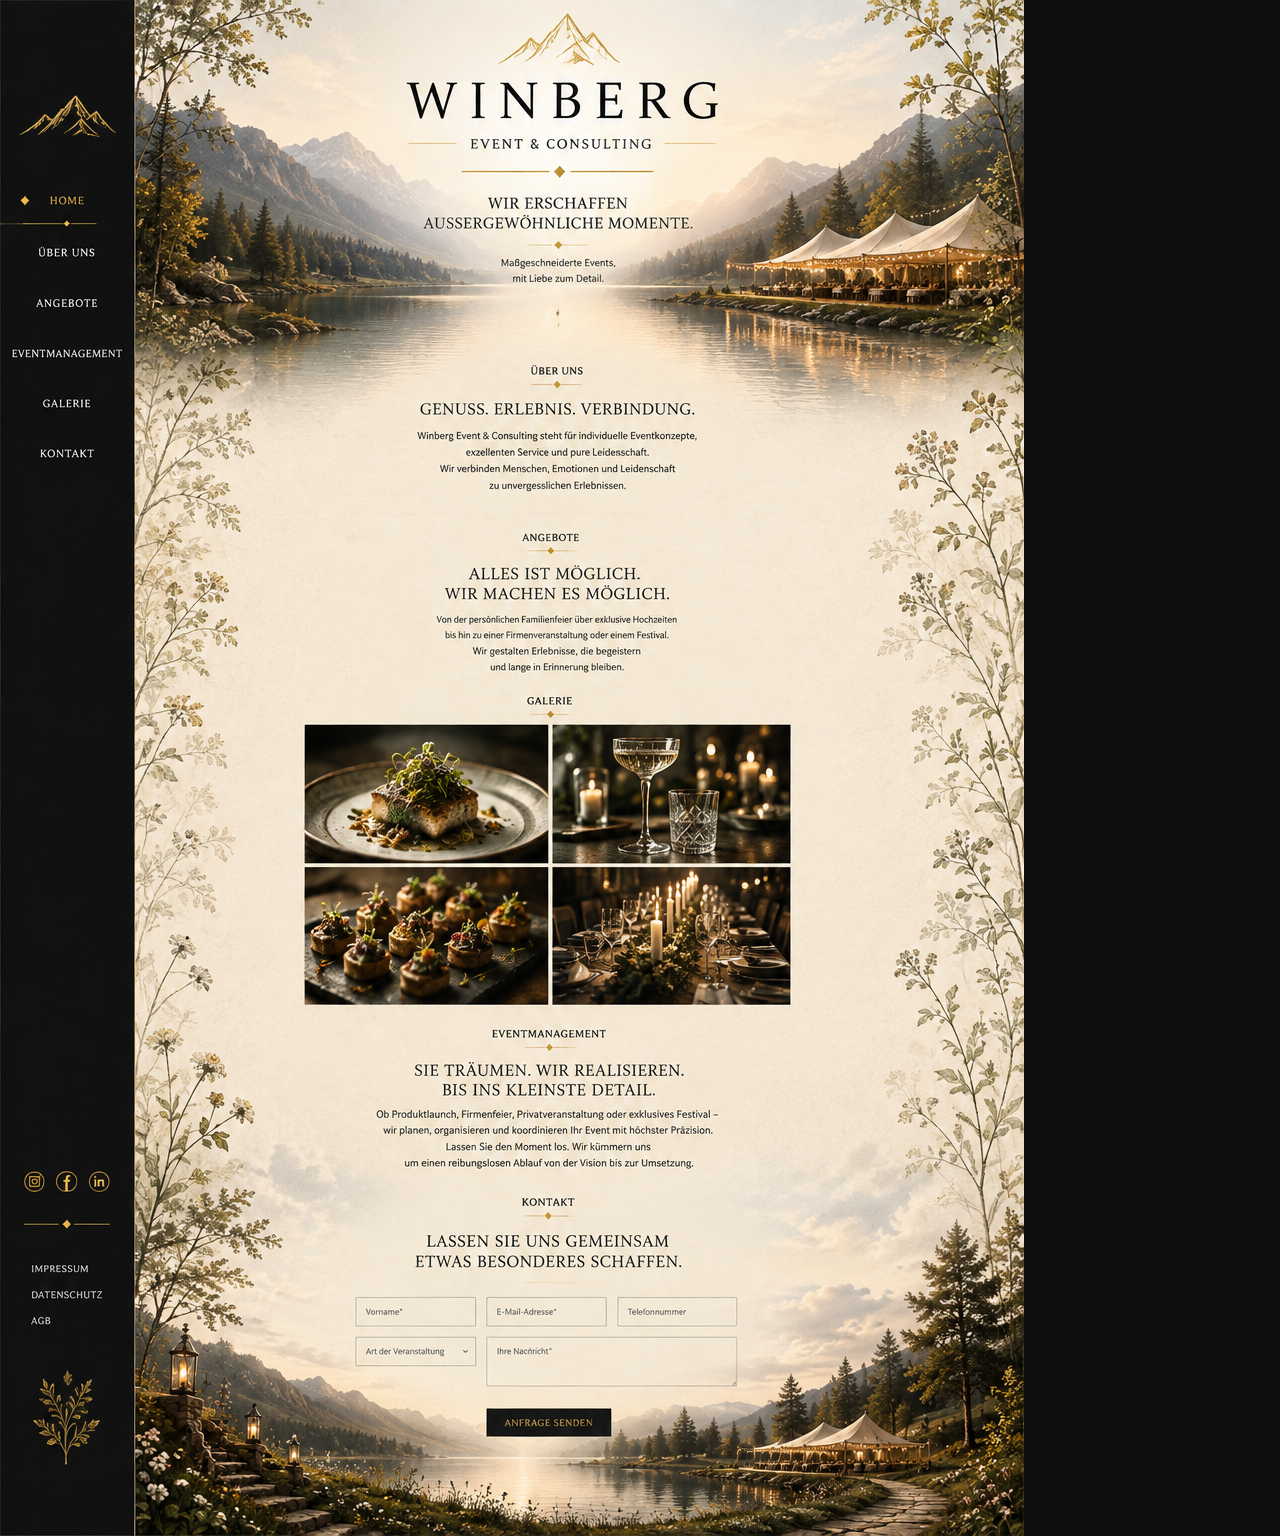
==== commit 119600bf: "Use approved WINBERG homepage layout as current Pages preview" ====
--- a/index.html
+++ b/index.html
@@ -10,143 +10,8 @@
   <link rel="stylesheet" href="assets/css/site.css">
 </head>
 <body>
-  <button class="menu-toggle" type="button" aria-expanded="false" aria-controls="sidebar">Menü</button>
-
-  <aside class="sidebar" id="sidebar" aria-label="Hauptnavigation">
-    <a class="sidebar-logo" href="#home" aria-label="WINBERG Startseite">
-      <img src="assets/img/mountain-mark.svg" alt="" width="96" height="52">
-    </a>
-
-    <nav class="main-nav">
-      <a class="active" href="#home">Home</a>
-      <a href="#ueber-uns">Über uns</a>
-      <a href="#angebote">Angebote</a>
-      <a href="#eventmanagement">Eventmanagement</a>
-      <a href="#galerie">Galerie</a>
-      <a href="#kontakt">Kontakt</a>
-    </nav>
-
-    <div class="sidebar-lower">
-      <div class="socials" aria-label="Social Media">
-        <a href="#" aria-label="Instagram">◎</a>
-        <a href="#" aria-label="Facebook">f</a>
-        <a href="#" aria-label="LinkedIn">in</a>
-      </div>
-      <div class="sidebar-rule" aria-hidden="true"><i></i></div>
-      <div class="sidebar-meta">
-        <a href="impressum.html">Impressum</a>
-        <a href="datenschutz.html">Datenschutz</a>
-        <a href="agb.html">AGB</a>
-      </div>
-      <img class="sidebar-tree" src="assets/img/sidebar-tree.svg" alt="" width="118" height="194">
-    </div>
-  </aside>
-
-  <main class="site-canvas">
-    <section id="home" class="hero section" aria-labelledby="hero-title">
-      <div class="hero-lake" aria-hidden="true"></div>
-      <div class="hero-event" aria-hidden="true"></div>
-      <div class="hero-paper" aria-hidden="true"></div>
-      <div class="hero-content">
-        <img class="mountain-mark" src="assets/img/mountain-mark.svg" alt="" width="128" height="70">
-        <h1 id="hero-title">WINBERG</h1>
-        <p class="subbrand">EVENT &amp; CONSULTING</p>
-        <div class="ornament" aria-hidden="true"><span></span><i></i><span></span></div>
-        <p class="hero-claim">Wir erschaffen<br>außergewöhnliche Momente.</p>
-        <p class="hero-copy">Maßgeschneiderte Events,<br>mit Liebe zum Detail.</p>
-      </div>
-    </section>
-
-    <div class="paper-flow">
-      <div class="foliage foliage-left" aria-hidden="true"></div>
-      <div class="foliage foliage-right" aria-hidden="true"></div>
-
-      <section id="ueber-uns" class="section text-section about-section" aria-labelledby="about-title">
-        <div class="content-narrow">
-          <p class="kicker">Über uns</p>
-          <div class="mini-ornament" aria-hidden="true"></div>
-          <h2 id="about-title">Genuss. Erlebnis. Verbindung.</h2>
-          <p>WINBERG Event &amp; Consulting steht für individuelle Eventkonzepte, erstklassige Kulinarik und ganzheitliche Beratung. Wir verbinden Ästhetik, Kompetenz und Leidenschaft zu einzigartigen Erlebnissen.</p>
-        </div>
-      </section>
-
-      <section id="angebote" class="section text-section offers-section" aria-labelledby="offers-title">
-        <div class="content-narrow">
-          <p class="kicker">Angebote</p>
-          <div class="mini-ornament" aria-hidden="true"></div>
-          <h2 id="offers-title">Alles ist möglich.<br>Wir machen es möglich.</h2>
-          <p>Von exklusiven Dinnern bis zu großen Inszenierungen. Von intimen Feiern bis zu internationalen Events. Wir gestalten Erlebnisse, die begeistern – individuell, kreativ und persönlich.</p>
-        </div>
-      </section>
-
-      <section id="galerie" class="section gallery-section" aria-labelledby="gallery-title">
-        <div class="content-wide">
-          <p class="kicker">Galerie</p>
-          <div class="mini-ornament" aria-hidden="true"></div>
-          <h2 id="gallery-title" class="sr-only">Einblicke in die WINBERG Erlebniswelt</h2>
-          <div class="gallery-grid">
-            <figure><img src="https://images.pexels.com/photos/34874927/pexels-photo-34874927.jpeg?auto=compress&cs=tinysrgb&w=1600" alt="Hochwertig angerichtetes Catering-Gericht" loading="lazy"></figure>
-            <figure><img src="https://images.pexels.com/photos/9220893/pexels-photo-9220893.jpeg?auto=compress&cs=tinysrgb&w=1600" alt="Weinglas und Kerzenlicht bei einem eleganten Dinner" loading="lazy"></figure>
-            <figure><img src="https://images.pexels.com/photos/34890766/pexels-photo-34890766.jpeg?auto=compress&cs=tinysrgb&w=1600" alt="Feine Häppchen und Canapés für ein Event" loading="lazy"></figure>
-            <figure><img src="https://images.pexels.com/photos/11474211/pexels-photo-11474211.jpeg?auto=compress&cs=tinysrgb&w=1600" alt="Festlich gedeckte Eventtafel bei Kerzenlicht" loading="lazy"></figure>
-          </div>
-        </div>
-      </section>
-
-      <section id="eventmanagement" class="section text-section event-section" aria-labelledby="event-title">
-        <div class="content-narrow">
-          <p class="kicker">Eventmanagement</p>
-          <div class="mini-ornament" aria-hidden="true"></div>
-          <h2 id="event-title">Sie träumen. Wir realisieren.<br>Bis ins kleinste Detail.</h2>
-          <p>Ob Hochzeiten, Firmenevents, Produktpräsentationen oder private Feiern – wir planen, organisieren und koordinieren Ihr Event mit höchstem Anspruch. Lokal oder weltweit. Bodenständig oder außergewöhnlich. Wir machen aus Ideen unvergessliche Erlebnisse.</p>
-        </div>
-      </section>
-
-      <section id="kontakt" class="section contact-section" aria-labelledby="contact-title">
-        <div class="contact-lake" aria-hidden="true"></div>
-        <div class="contact-event" aria-hidden="true"></div>
-        <div class="contact-fade" aria-hidden="true"></div>
-        <div class="contact-content">
-          <p class="kicker">Kontakt</p>
-          <div class="mini-ornament" aria-hidden="true"></div>
-          <h2 id="contact-title">Lassen Sie uns gemeinsam<br>etwas Besonderes schaffen.</h2>
-          <form class="contact-form" novalidate>
-            <label>
-              <span>Ihr Name *</span>
-              <input type="text" name="name" autocomplete="name" required>
-            </label>
-            <label>
-              <span>E-Mail-Adresse *</span>
-              <input type="email" name="email" autocomplete="email" required>
-            </label>
-            <label>
-              <span>Telefonnummer</span>
-              <input type="tel" name="phone" autocomplete="tel">
-            </label>
-            <label class="event-type">
-              <span>Art der Veranstaltung</span>
-              <select name="event">
-                <option value="">Bitte auswählen</option>
-                <option>Hochzeit</option>
-                <option>Private Feier</option>
-                <option>Firmenevent</option>
-                <option>Catering</option>
-                <option>Kaffee &amp; Barista</option>
-                <option>Sonstiges</option>
-              </select>
-            </label>
-            <label class="message">
-              <span>Ihre Nachricht *</span>
-              <textarea name="message" rows="6" required></textarea>
-            </label>
-            <button type="submit">Anfrage senden</button>
-            <p class="form-note" role="status" aria-live="polite"></p>
-          </form>
-        </div>
-      </section>
-    </div>
+  <main class="approved-homepage" aria-label="Freigegebene WINBERG Homepage-Vorschau">
+    <img src="assets/img/WINBERG-FREIGEGEBENE-HOMEPAGE.png" alt="Freigegebenes Layout der WINBERG Event & Consulting Homepage">
   </main>
-
-  <script src="assets/js/site.js"></script>
 </body>
 </html>
--- a/assets/css/site.css
+++ b/assets/css/site.css
@@ -1,14 +1,15 @@
-@font-face{font-family:WinbergSerif;src:local("Baskerville"),local("Times New Roman");font-display:swap}
-:root{--ink:#171713;--paper:#f3eddf;--paper-2:#eee5d3;--gold:#b48b37;--gold-soft:#c8aa68;--sidebar:#121310;--muted:#5f5a50;--sidebar-w:clamp(150px,15.7vw,225px);--content-max:1180px}
-*{box-sizing:border-box}html{scroll-behavior:smooth;background:var(--sidebar)}body{margin:0;color:var(--ink);background:var(--sidebar);font-family:Arial,Helvetica,sans-serif;font-size:16px;line-height:1.55}img{display:block;max-width:100%}a{color:inherit}.sr-only{position:absolute;width:1px;height:1px;padding:0;margin:-1px;overflow:hidden;clip:rect(0,0,0,0);white-space:nowrap;border:0}
-.sidebar{position:fixed;inset:0 auto 0 0;width:var(--sidebar-w);padding:48px 26px 32px;background:linear-gradient(90deg,#121310 0%,#11120f 70%,#171713 100%);color:#eee7d8;z-index:30;display:flex;flex-direction:column;box-shadow:12px 0 32px rgba(0,0,0,.06)}
-.sidebar:after{content:"";position:absolute;inset:0;background-image:radial-gradient(rgba(255,255,255,.025) .7px,transparent .7px);background-size:4px 4px;pointer-events:none;opacity:.65}.sidebar>*{position:relative;z-index:1}.sidebar-logo{display:flex;justify-content:center;margin:0 auto 54px;width:96px;text-decoration:none}.sidebar-logo img{filter:drop-shadow(0 1px 0 rgba(255,255,255,.08))}.main-nav{display:flex;flex-direction:column;gap:28px}.main-nav a{position:relative;text-decoration:none;text-transform:uppercase;font-family:WinbergSerif,Georgia,serif;font-size:clamp(11px,.8vw,13px);letter-spacing:.06em;color:#e9e0cf;transition:color .2s ease,transform .2s ease}.main-nav a span{display:none}.main-nav a:hover,.main-nav a.active{color:#c9a552}.main-nav a.active:before{content:"◆";position:absolute;left:-16px;top:-1px;font-size:8px;color:#c69a3d}.sidebar-lower{margin-top:auto}.socials{display:flex;gap:12px;margin-bottom:34px}.socials a{width:30px;height:30px;border:1px solid #9b7931;border-radius:50%;display:grid;place-items:center;text-decoration:none;font-size:11px;color:#c9a552}.sidebar-rule{height:30px;display:flex;align-items:center;margin:0 0 28px}.sidebar-rule:before,.sidebar-rule:after{content:"";height:1px;flex:1;background:linear-gradient(90deg,transparent,#8d6c2b)}.sidebar-rule:after{background:linear-gradient(90deg,#8d6c2b,transparent)}.sidebar-rule i{width:7px;height:7px;background:#b48b37;transform:rotate(45deg);margin:0 7px}.sidebar-meta{display:flex;flex-direction:column;gap:12px}.sidebar-meta a{text-decoration:none;text-transform:uppercase;font-family:WinbergSerif,Georgia,serif;font-size:11px;letter-spacing:.05em;color:#e9e0cf}.sidebar-tree{margin:34px auto 0;opacity:.9}.menu-toggle{display:none}
-.site-canvas{position:relative;margin-left:var(--sidebar-w);min-height:100vh;overflow:hidden;background:var(--paper)}.site-canvas:before{content:"";position:fixed;z-index:0;inset:0 0 0 var(--sidebar-w);background-color:#f4eee1;background-image:radial-gradient(rgba(108,89,54,.08) .55px,transparent .55px),radial-gradient(rgba(255,255,255,.55) .5px,transparent .5px);background-position:0 0,7px 9px;background-size:9px 9px,13px 13px;pointer-events:none}.site-canvas:after{content:"";position:fixed;z-index:0;inset:0 0 0 var(--sidebar-w);box-shadow:inset 0 0 110px rgba(107,83,42,.07);pointer-events:none}
-.foliage{position:absolute;z-index:2;top:45vh;bottom:48vh;width:min(17vw,230px);pointer-events:none;background:url('../img/side-foliage.svg') center top/100% auto repeat-y;opacity:.34;mix-blend-mode:multiply}.foliage-left{left:-1.2%}.foliage-right{right:-1.2%;transform:scaleX(-1)}
-.section{position:relative;z-index:3}.hero{min-height:760px;height:min(92vh,900px);display:flex;justify-content:center;align-items:flex-start;text-align:center;overflow:hidden}.hero-scene{position:absolute;inset:0;background:url('../img/hero-landscape.svg') center bottom/cover no-repeat;z-index:0}.hero-scene:after{content:"";position:absolute;inset:0;background:linear-gradient(180deg,rgba(244,238,225,.02) 0%,rgba(244,238,225,.05) 51%,rgba(244,238,225,.34) 82%,#f3eddf 100%)}.hero-content{position:relative;z-index:2;width:min(86%,820px);padding-top:68px;text-shadow:0 1px rgba(255,255,255,.45)}.mountain-mark{width:124px;margin:0 auto 18px}.hero h1{margin:0;font:400 clamp(54px,6.8vw,102px)/.88 WinbergSerif,Georgia,serif;letter-spacing:.15em;text-indent:.15em}.subbrand{margin:18px 0 0;font:400 clamp(14px,1.2vw,20px)/1.2 WinbergSerif,Georgia,serif;letter-spacing:.28em;text-indent:.28em}.ornament{width:260px;height:28px;margin:24px auto 18px;display:flex;align-items:center}.ornament span{height:1px;flex:1;background:linear-gradient(90deg,transparent 0,#b48b37 40%,#b48b37 100%)}.ornament span:last-child{background:linear-gradient(90deg,#b48b37 0,#b48b37 60%,transparent 100%)}.ornament i{width:9px;height:9px;background:#b48b37;transform:rotate(45deg);margin:0 16px}.hero-claim{margin:0;font:400 clamp(23px,2.5vw,38px)/1.22 WinbergSerif,Georgia,serif;letter-spacing:.12em;text-transform:uppercase}.hero-copy{margin:22px 0 0;font-size:14px;line-height:1.6;color:#302e28}
-.paper-flow{position:relative;z-index:3;margin-top:-60px;padding-top:78px;background:linear-gradient(180deg,rgba(243,237,223,0) 0,#f3eddf 100px,#f3eddf 88%,rgba(243,237,223,0) 100%)}.paper-flow:before{content:"";position:absolute;inset:0;background:linear-gradient(90deg,rgba(172,150,106,.05),transparent 18%,transparent 82%,rgba(172,150,106,.05));pointer-events:none}.text-section{text-align:center;padding:56px 8vw 22px}.text-section.compact{padding-top:36px}.content-narrow{position:relative;z-index:2;width:min(100%,700px);margin:0 auto}.content-wide{position:relative;z-index:2;width:min(100%,880px);margin:0 auto}.kicker{margin:0;text-transform:uppercase;font:400 11px/1.2 WinbergSerif,Georgia,serif;letter-spacing:.05em}.mini-ornament{width:54px;height:15px;margin:6px auto 10px;position:relative}.mini-ornament:before,.mini-ornament:after{content:"";position:absolute;top:7px;width:22px;height:1px;background:#b48b37}.mini-ornament:before{left:0}.mini-ornament:after{right:0}.mini-ornament{background:linear-gradient(45deg,transparent 46%,#b48b37 46% 54%,transparent 54%) center/8px 8px no-repeat}.text-section h2,.contact-section h2{margin:0 0 17px;font:400 clamp(23px,2.3vw,34px)/1.25 WinbergSerif,Georgia,serif;letter-spacing:.13em;text-transform:uppercase}.text-section p:not(.kicker){margin:0 auto;color:#39362f;max-width:650px;font-size:14px;line-height:1.72}.gallery-section{padding:35px 7vw 30px;text-align:center}.gallery-grid{margin:13px auto 0;display:grid;grid-template-columns:1fr 1fr;gap:5px;background:#f3eddf}.gallery-grid figure{margin:0;overflow:hidden;aspect-ratio:1.55/1;background:#201e19}.gallery-grid img{width:100%;height:100%;object-fit:cover;transition:transform .6s ease,filter .6s ease}.gallery-grid figure:hover img{transform:scale(1.025);filter:brightness(1.035)}.event-section{padding-top:18px;padding-bottom:78px}
-.contact-section{min-height:760px;padding:0 7vw 0;text-align:center;display:flex;align-items:flex-start;justify-content:center;overflow:hidden}.footer-scene{position:absolute;inset:0;background:url('../img/footer-landscape.svg') center bottom/cover no-repeat;z-index:0}.footer-scene:before{content:"";position:absolute;inset:0;background:linear-gradient(180deg,#f3eddf 0%,rgba(243,237,223,.95) 12%,rgba(243,237,223,.66) 35%,rgba(243,237,223,.2) 67%,rgba(20,19,15,.08) 100%)}.contact-content{position:relative;z-index:2;width:min(100%,780px);padding-top:52px}.contact-form{margin:26px auto 0;display:grid;grid-template-columns:1fr 1fr 1fr;gap:12px;text-align:left}.contact-form label{position:relative;display:block}.contact-form label>span{position:absolute;left:13px;top:10px;font-size:10px;color:#4d493f;pointer-events:none;z-index:2}.contact-form input,.contact-form select,.contact-form textarea{width:100%;border:1px solid rgba(91,76,45,.28);border-radius:0;background:rgba(244,238,225,.7);color:#171713;padding:27px 13px 9px;outline:none;font:13px/1.3 Arial,Helvetica,sans-serif;box-shadow:inset 0 1px rgba(255,255,255,.55);transition:border-color .2s ease,background .2s ease}.contact-form select{appearance:auto}.contact-form textarea{min-height:118px;resize:vertical}.contact-form input:focus,.contact-form select:focus,.contact-form textarea:focus{border-color:#a77d2a;background:rgba(250,247,240,.9)}.event-type{grid-column:1}.message{grid-column:2/4;grid-row:2/4}.contact-form button{grid-column:2;justify-self:stretch;border:0;background:#13130f;color:#d4ae58;padding:16px 20px;text-transform:uppercase;letter-spacing:.08em;font:11px Arial,Helvetica,sans-serif;cursor:pointer;transition:background .2s ease,color .2s ease,transform .2s ease}.contact-form button:hover{background:#080806;color:#e4c67f;transform:translateY(-1px)}.form-note{grid-column:1/4;margin:0!important;text-align:center;font-size:12px!important;color:#5e5542!important;min-height:20px}
-@media(max-width:1000px){:root{--sidebar-w:172px}.sidebar{padding-inline:22px}.main-nav{gap:23px}.hero{height:760px}.hero-content{padding-top:74px}.foliage{width:150px}.gallery-grid{width:min(100%,760px)}}
-@media(max-width:760px){body{background:var(--paper)}.menu-toggle{display:block;position:fixed;z-index:60;right:16px;top:16px;border:1px solid rgba(180,139,55,.6);background:#121310;color:#d8bb79;padding:10px 14px;text-transform:uppercase;letter-spacing:.12em;font-size:11px}.sidebar{width:min(82vw,310px);transform:translateX(-102%);transition:transform .3s ease;padding:36px 30px}.sidebar.open{transform:translateX(0)}.sidebar-logo{margin-bottom:36px}.main-nav{gap:22px}.sidebar-tree{display:none}.site-canvas{margin-left:0}.site-canvas:before,.site-canvas:after{inset:0}.foliage{width:88px;opacity:.2}.hero{min-height:720px;height:88vh}.hero-content{padding-top:92px;width:90%}.hero h1{font-size:clamp(42px,15vw,72px);letter-spacing:.11em;text-indent:.11em}.subbrand{font-size:12px;letter-spacing:.2em;text-indent:.2em}.ornament{width:210px}.hero-claim{font-size:clamp(20px,6vw,28px)}.paper-flow{margin-top:-45px}.text-section{padding:50px 28px 20px}.text-section h2,.contact-section h2{font-size:clamp(21px,6vw,30px);letter-spacing:.09em}.gallery-section{padding:30px 18px}.gallery-grid{gap:3px}.contact-section{min-height:820px;padding:0 20px}.contact-content{padding-top:48px}.contact-form{grid-template-columns:1fr}.event-type,.message,.contact-form button,.form-note{grid-column:1}.message{grid-row:auto}.contact-form button{width:60%;min-width:190px;justify-self:center}.footer-scene{background-position:62% bottom}}
-@media(max-width:480px){.gallery-grid{grid-template-columns:1fr}.gallery-grid figure{aspect-ratio:1.6/1}.hero{min-height:680px}.hero-content{padding-top:86px}.contact-form button{width:100%}}
+@font-face{font-family:WinbergSerif;src:local("Baskerville"),local("Iowan Old Style"),local("Palatino Linotype"),local("Times New Roman");font-display:swap}
+:root{--ink:#151410;--paper:#f3ecdd;--paper-hi:#faf6ed;--gold:#b58b33;--gold-soft:#d0b16a;--sidebar:#11120f;--muted:#554f45;--sidebar-w:clamp(142px,15.6vw,224px)}
+*{box-sizing:border-box}html{scroll-behavior:smooth;background:#0f100e}body{margin:0;background:#0f100e;color:var(--ink);font-family:Arial,Helvetica,sans-serif;font-size:16px;line-height:1.55}img{display:block;max-width:100%}a{color:inherit}.sr-only{position:absolute;width:1px;height:1px;padding:0;margin:-1px;overflow:hidden;clip:rect(0,0,0,0);white-space:nowrap;border:0}
+.sidebar{position:fixed;inset:0 auto 0 0;width:var(--sidebar-w);padding:42px 26px 27px;background:linear-gradient(90deg,#10110f 0%,#11120f 74%,#171713 100%);color:#eee6d6;z-index:50;display:flex;flex-direction:column;border-right:1px solid rgba(190,151,66,.16);box-shadow:10px 0 26px rgba(0,0,0,.08)}.sidebar:after{content:"";position:absolute;inset:0;background-image:radial-gradient(rgba(255,255,255,.022) .65px,transparent .65px);background-size:4px 4px;pointer-events:none}.sidebar>*{position:relative;z-index:1}.sidebar-logo{width:92px;margin:6px auto 54px}.main-nav{display:flex;flex-direction:column;gap:29px}.main-nav a{position:relative;text-decoration:none;text-transform:uppercase;font-family:WinbergSerif,Georgia,serif;font-size:clamp(10px,.74vw,12px);letter-spacing:.055em;color:#eee6d7;transition:color .2s ease}.main-nav a:hover,.main-nav a.active{color:#cba555}.main-nav a.active:before{content:"◆";position:absolute;left:-17px;top:-1px;font-size:7px;color:#c89b3e}.sidebar-lower{margin-top:auto}.socials{display:flex;gap:11px;margin-bottom:30px}.socials a{width:30px;height:30px;border:1px solid #8f6d2a;border-radius:50%;display:grid;place-items:center;text-decoration:none;color:#cba555;font-size:10px}.sidebar-rule{display:flex;align-items:center;margin:0 0 24px}.sidebar-rule:before,.sidebar-rule:after{content:"";height:1px;flex:1}.sidebar-rule:before{background:linear-gradient(90deg,transparent,#8b692a)}.sidebar-rule:after{background:linear-gradient(90deg,#8b692a,transparent)}.sidebar-rule i{width:6px;height:6px;background:#b58b33;transform:rotate(45deg);margin:0 7px}.sidebar-meta{display:flex;flex-direction:column;gap:11px}.sidebar-meta a{text-decoration:none;text-transform:uppercase;font-family:WinbergSerif,Georgia,serif;font-size:10px;letter-spacing:.04em;color:#e9e0cf}.sidebar-tree{margin:31px auto 0;width:86px;opacity:.92}.menu-toggle{display:none}
+.site-canvas{position:relative;margin-left:var(--sidebar-w);max-width:calc(100vw - var(--sidebar-w));overflow:hidden;background:var(--paper)}.site-canvas:after{content:"";position:fixed;inset:0 0 0 var(--sidebar-w);pointer-events:none;z-index:45;box-shadow:inset 0 0 110px rgba(106,80,38,.03)}
+.hero{position:relative;height:760px;min-height:700px;overflow:hidden;text-align:center;background:var(--paper)}.hero-lake{position:absolute;inset:-2% -1% 0;background-image:url('https://images.pexels.com/photos/34970713/pexels-photo-34970713.jpeg?auto=compress&cs=tinysrgb&w=2400');background-position:center 50%;background-size:cover;background-repeat:no-repeat;filter:sepia(.20) saturate(.68) contrast(.90) brightness(1.10);transform:scale(1.02)}.hero-lake:after{content:"";position:absolute;inset:0;background:linear-gradient(180deg,rgba(250,247,239,.36) 0%,rgba(247,243,233,.10) 28%,rgba(246,241,229,.05) 52%,rgba(243,236,221,.44) 78%,#f3ecdd 100%),radial-gradient(ellipse at 50% 15%,rgba(250,247,239,.88) 0%,rgba(250,247,239,.62) 25%,rgba(250,247,239,.18) 48%,transparent 70%)}.hero-event{position:absolute;right:-4%;bottom:125px;width:49%;height:48%;background:url('https://images.unsplash.com/photo-1679984740405-6e15c2df8680?auto=format&fit=crop&fm=jpg&q=78&w=1800') center/cover no-repeat;filter:sepia(.36) saturate(.92) contrast(.96) brightness(.86);opacity:.82;-webkit-mask-image:radial-gradient(ellipse at 72% 57%,#000 0 27%,rgba(0,0,0,.96) 38%,rgba(0,0,0,.72) 53%,rgba(0,0,0,.32) 68%,transparent 84%);mask-image:radial-gradient(ellipse at 72% 57%,#000 0 27%,rgba(0,0,0,.96) 38%,rgba(0,0,0,.72) 53%,rgba(0,0,0,.32) 68%,transparent 84%);mix-blend-mode:multiply}.hero-paper{position:absolute;inset:0;background:linear-gradient(180deg,rgba(250,247,239,.14),transparent 42%,rgba(243,236,221,.12) 64%,#f3ecdd 100%);pointer-events:none}.hero-content{position:relative;z-index:5;width:min(90%,800px);margin:0 auto;padding-top:42px;text-shadow:0 1px rgba(255,255,255,.5)}.mountain-mark{width:116px;margin:0 auto 12px}.hero h1{margin:0;font:400 clamp(56px,6.6vw,100px)/.92 WinbergSerif,Georgia,serif;letter-spacing:.16em;text-indent:.16em}.subbrand{margin:14px 0 0;font:400 clamp(13px,1.12vw,18px)/1.2 WinbergSerif,Georgia,serif;letter-spacing:.27em;text-indent:.27em}.ornament{width:246px;height:25px;margin:19px auto 15px;display:flex;align-items:center}.ornament span{height:1px;flex:1;background:linear-gradient(90deg,transparent,#b58b33 42%,#b58b33)}.ornament span:last-child{background:linear-gradient(90deg,#b58b33,#b58b33 58%,transparent)}.ornament i{width:8px;height:8px;background:#b58b33;transform:rotate(45deg);margin:0 14px}.hero-claim{margin:0;font:400 clamp(22px,2.15vw,34px)/1.22 WinbergSerif,Georgia,serif;letter-spacing:.12em;text-transform:uppercase}.hero-copy{margin:19px 0 0;color:#2f2b25;font-size:13px;line-height:1.55}
+.paper-flow{position:relative;margin-top:-245px;padding-top:250px;background:linear-gradient(180deg,rgba(243,236,221,0) 0%,rgba(243,236,221,.78) 118px,#f3ecdd 235px,#f3ecdd 91%,rgba(243,236,221,.98) 100%);isolation:isolate}.paper-flow:before{content:"";position:absolute;inset:130px 0 0;z-index:-2;background-color:#f3ecdd;background-image:radial-gradient(rgba(107,83,42,.05) .5px,transparent .5px),radial-gradient(rgba(255,255,255,.55) .45px,transparent .45px);background-position:0 0,7px 9px;background-size:9px 9px,13px 13px}.paper-flow:after{content:"";position:absolute;inset:155px 0 0;z-index:-1;background:linear-gradient(90deg,rgba(139,115,70,.055),transparent 15%,transparent 85%,rgba(139,115,70,.055));pointer-events:none}.foliage{position:absolute;z-index:-1;top:235px;bottom:650px;width:min(18vw,250px);background:url('../img/side-foliage.svg') center top/100% auto repeat-y;opacity:.27;mix-blend-mode:multiply;pointer-events:none}.foliage-left{left:-1.8%}.foliage-right{right:-1.8%;transform:scaleX(-1)}
+.text-section{text-align:center;padding:41px 8vw 16px}.about-section{padding-top:14px}.offers-section{padding-top:24px}.content-narrow{width:min(100%,620px);margin:0 auto}.content-wide{width:min(100%,760px);margin:0 auto}.kicker{margin:0;text-transform:uppercase;font:400 10px/1.2 WinbergSerif,Georgia,serif;letter-spacing:.05em}.mini-ornament{width:50px;height:13px;margin:5px auto 8px;position:relative}.mini-ornament:before,.mini-ornament:after{content:"";position:absolute;top:6px;width:20px;height:1px;background:#b58b33}.mini-ornament:before{left:0}.mini-ornament:after{right:0}.mini-ornament{background:linear-gradient(45deg,transparent 45%,#b58b33 45% 55%,transparent 55%) center/7px 7px no-repeat}.text-section h2,.contact-section h2{margin:0 0 13px;font:400 clamp(20px,1.9vw,28px)/1.25 WinbergSerif,Georgia,serif;letter-spacing:.12em;text-transform:uppercase}.text-section p:not(.kicker){margin:0 auto;color:#39362f;max-width:600px;font-size:12px;line-height:1.66}
+.gallery-section{padding:28px 7vw 24px;text-align:center}.gallery-grid{margin:10px auto 0;display:grid;grid-template-columns:1fr 1fr;gap:4px;background:#f3ecdd;border:1px solid rgba(147,119,61,.12);box-shadow:0 12px 42px rgba(71,54,28,.05)}.gallery-grid figure{margin:0;overflow:hidden;aspect-ratio:1.58/1;background:#211f1a}.gallery-grid img{width:100%;height:100%;object-fit:cover;filter:sepia(.07) saturate(.91) contrast(1.02);transition:transform .6s ease,filter .6s ease}.gallery-grid figure:hover img{transform:scale(1.025);filter:sepia(.01) saturate(1) contrast(1.03)}.event-section{padding-top:12px;padding-bottom:52px}
+.contact-section{position:relative;min-height:730px;padding:0 7vw;text-align:center;display:flex;align-items:flex-start;justify-content:center;overflow:hidden;background:#f3ecdd}.contact-lake{position:absolute;inset:0;background:url('https://images.pexels.com/photos/34970713/pexels-photo-34970713.jpeg?auto=compress&cs=tinysrgb&w=2400') center 66%/cover no-repeat;filter:sepia(.25) saturate(.72) contrast(.90) brightness(.98);transform:scale(1.02)}.contact-event{position:absolute;right:-4%;bottom:20px;width:50%;height:43%;background:url('https://images.unsplash.com/photo-1679984740405-6e15c2df8680?auto=format&fit=crop&fm=jpg&q=78&w=1800') center/cover no-repeat;filter:sepia(.36) saturate(.94) contrast(.96) brightness(.84);opacity:.84;-webkit-mask-image:radial-gradient(ellipse at 72% 57%,#000 0 27%,rgba(0,0,0,.96) 38%,rgba(0,0,0,.72) 53%,rgba(0,0,0,.32) 68%,transparent 84%);mask-image:radial-gradient(ellipse at 72% 57%,#000 0 27%,rgba(0,0,0,.96) 38%,rgba(0,0,0,.72) 53%,rgba(0,0,0,.32) 68%,transparent 84%);mix-blend-mode:multiply}.contact-fade{position:absolute;inset:0;background:linear-gradient(180deg,#f3ecdd 0%,rgba(243,236,221,.97) 18%,rgba(243,236,221,.78) 38%,rgba(243,236,221,.36) 63%,rgba(243,236,221,.08) 100%),radial-gradient(ellipse at 50% 26%,rgba(250,247,239,.88),rgba(250,247,239,.22) 58%,transparent 80%)}.contact-content{position:relative;z-index:3;width:min(100%,720px);padding-top:36px}.contact-form{margin:20px auto 0;display:grid;grid-template-columns:1fr 1fr 1fr;gap:10px;text-align:left}.contact-form label{position:relative;display:block}.contact-form label>span{position:absolute;left:11px;top:8px;font-size:9px;color:#4d493f;pointer-events:none;z-index:2}.contact-form input,.contact-form select,.contact-form textarea{width:100%;border:1px solid rgba(91,76,45,.25);border-radius:0;background:rgba(246,241,229,.68);color:#171713;padding:24px 11px 8px;outline:none;font:11px/1.3 Arial,Helvetica,sans-serif;box-shadow:inset 0 1px rgba(255,255,255,.55);transition:border-color .2s ease,background .2s ease}.contact-form textarea{min-height:105px;resize:vertical}.contact-form input:focus,.contact-form select:focus,.contact-form textarea:focus{border-color:#9f782b;background:rgba(250,247,240,.9)}.event-type{grid-column:1}.message{grid-column:2/4;grid-row:2/4}.contact-form button{grid-column:2;border:0;background:#13130f;color:#d4ae58;padding:13px 18px;text-transform:uppercase;letter-spacing:.09em;font:10px Arial,Helvetica,sans-serif;cursor:pointer;transition:background .2s ease,color .2s ease,transform .2s ease}.contact-form button:hover{background:#080806;color:#e4c67f;transform:translateY(-1px)}.form-note{grid-column:1/4;margin:0!important;text-align:center;font-size:11px!important;color:#5e5542!important;min-height:18px}
+@media(min-width:1600px){.hero{height:820px}.hero-content{padding-top:50px}.content-wide{width:min(100%,810px)}}
+@media(max-width:1100px){:root{--sidebar-w:172px}.sidebar{padding-inline:22px}.main-nav{gap:24px}.hero{height:730px}.hero-event{width:54%;height:45%;bottom:115px}.foliage{width:150px}.gallery-grid{width:min(100%,720px)}}
+@media(max-width:760px){body{background:var(--paper)}.menu-toggle{display:block;position:fixed;z-index:70;right:16px;top:16px;border:1px solid rgba(180,139,55,.62);background:#11120f;color:#d8bb79;padding:10px 14px;text-transform:uppercase;letter-spacing:.12em;font-size:11px}.sidebar{width:min(82vw,310px);transform:translateX(-102%);transition:transform .3s ease;padding:36px 30px}.sidebar.open{transform:translateX(0)}.sidebar-logo{margin-bottom:36px}.main-nav{gap:22px}.sidebar-tree{display:none}.site-canvas{margin-left:0;max-width:none}.site-canvas:after{inset:0}.hero{height:720px;min-height:680px}.hero-content{padding-top:78px;width:92%}.hero h1{font-size:clamp(44px,15vw,72px);letter-spacing:.11em;text-indent:.11em}.subbrand{font-size:12px;letter-spacing:.2em;text-indent:.2em}.ornament{width:205px}.hero-claim{font-size:clamp(20px,6vw,27px)}.hero-event{width:75%;height:40%;right:-20%;bottom:100px;opacity:.7}.paper-flow{margin-top:-185px;padding-top:195px}.foliage{width:88px;opacity:.16}.text-section{padding:42px 26px 18px}.text-section h2,.contact-section h2{font-size:clamp(20px,6vw,28px);letter-spacing:.09em}.gallery-section{padding:28px 18px}.gallery-grid{gap:3px}.contact-section{min-height:820px;padding:0 20px}.contact-event{width:80%;height:35%;right:-24%;opacity:.68}.contact-content{padding-top:42px}.contact-form{grid-template-columns:1fr}.event-type,.message,.contact-form button,.form-note{grid-column:1}.message{grid-row:auto}.contact-form button{width:60%;min-width:190px;justify-self:center}}
+@media(max-width:480px){.gallery-grid{grid-template-columns:1fr}.gallery-grid figure{aspect-ratio:1.6/1}.hero{min-height:680px}.hero-content{padding-top:80px}.contact-form button{width:100%}.hero-event,.contact-event{display:none}}
 @media(prefers-reduced-motion:reduce){html{scroll-behavior:auto}.gallery-grid img,.menu-toggle,.sidebar,.contact-form button{transition:none}}
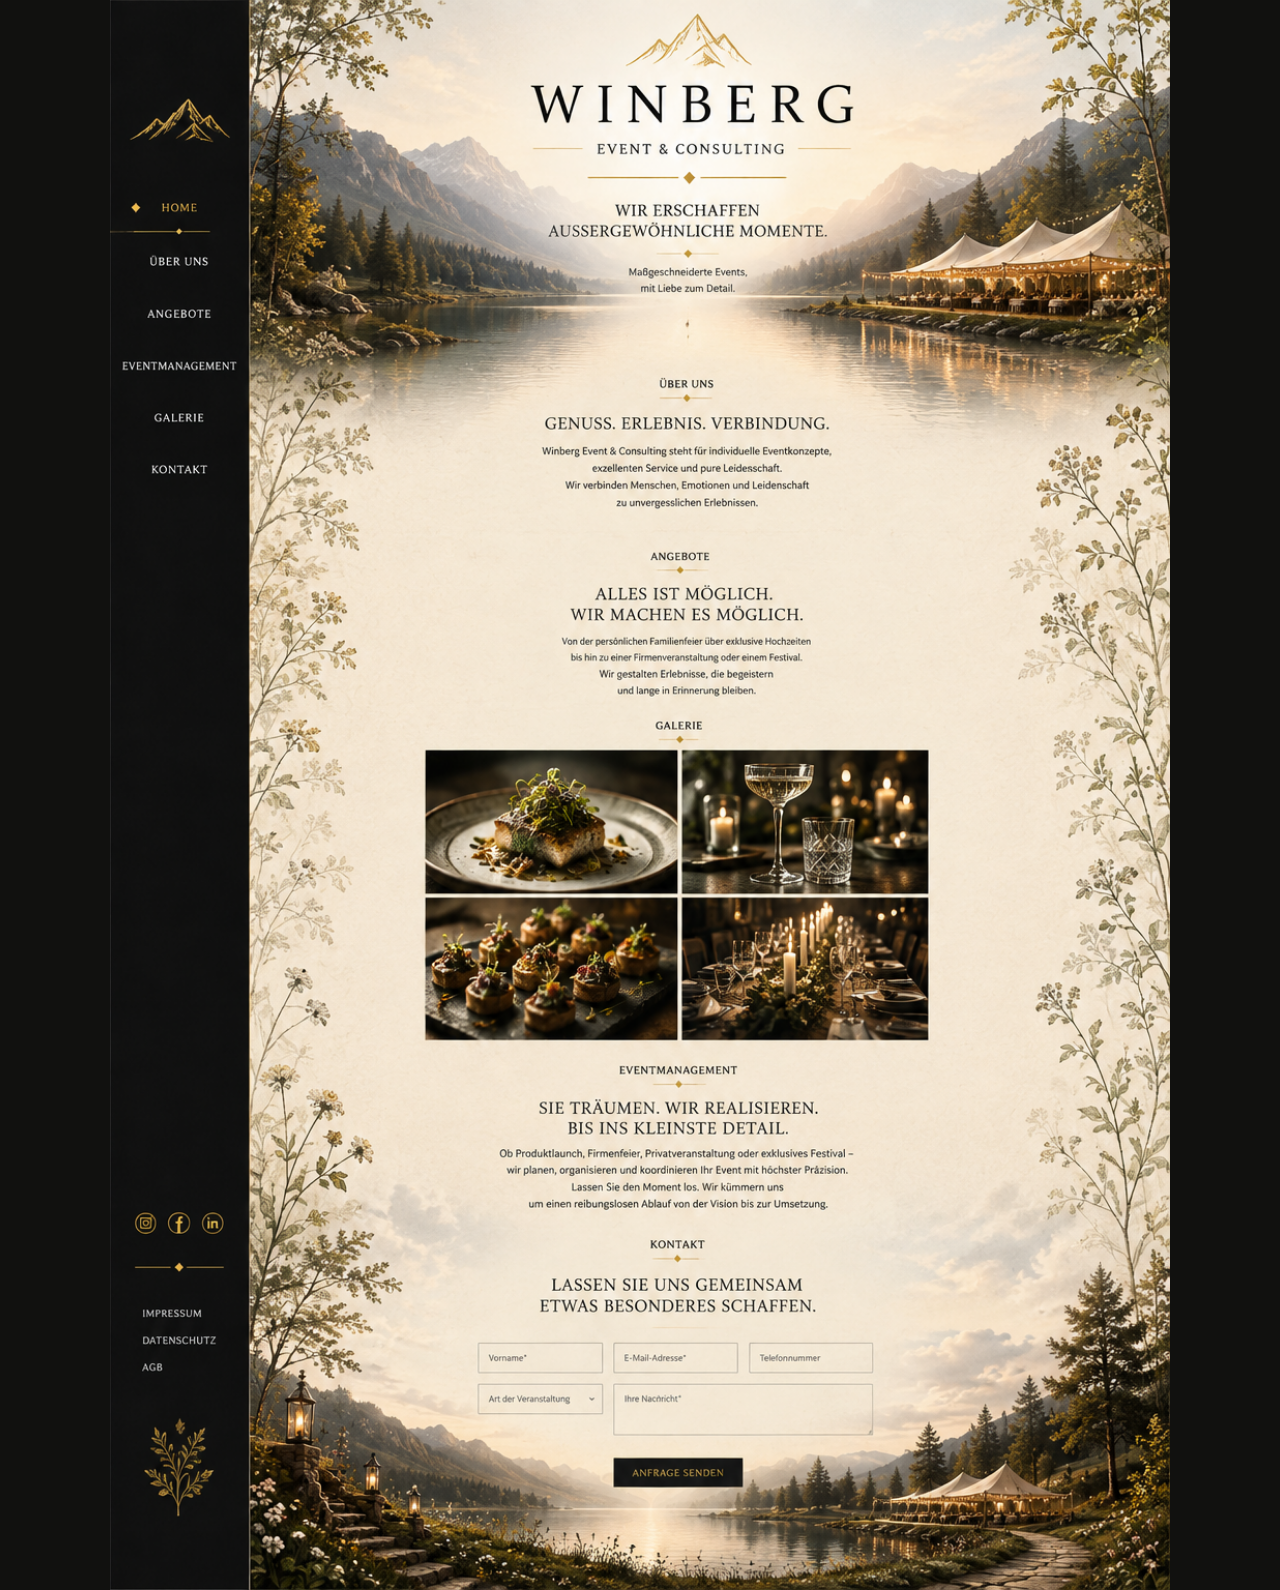
==== commit 74a960c8: "Redeploy restored approved WINBERG preview" ====
--- a/index.html
+++ b/index.html
@@ -7,11 +7,11 @@
   <meta name="robots" content="noindex,nofollow">
   <meta name="theme-color" content="#11110f">
   <title>WINBERG Event & Consulting</title>
-  <link rel="stylesheet" href="assets/css/site.css">
+  <link rel="stylesheet" href="assets/css/site.css?v=restore-20260818-1650">
 </head>
 <body>
   <main class="approved-homepage" aria-label="Freigegebene WINBERG Homepage-Vorschau">
-    <img src="assets/img/WINBERG-FREIGEGEBENE-HOMEPAGE.png" alt="Freigegebenes Layout der WINBERG Event & Consulting Homepage">
+    <img src="assets/img/WINBERG-FREIGEGEBENE-HOMEPAGE.png?v=restore-20260818-1650" alt="Freigegebenes Layout der WINBERG Event & Consulting Homepage">
   </main>
 </body>
 </html>
--- a/assets/css/site.css
+++ b/assets/css/site.css
@@ -1,15 +1 @@
-@font-face{font-family:WinbergSerif;src:local("Baskerville"),local("Iowan Old Style"),local("Palatino Linotype"),local("Times New Roman");font-display:swap}
-:root{--ink:#151410;--paper:#f3ecdd;--paper-hi:#faf6ed;--gold:#b58b33;--gold-soft:#d0b16a;--sidebar:#11120f;--muted:#554f45;--sidebar-w:clamp(142px,15.6vw,224px)}
-*{box-sizing:border-box}html{scroll-behavior:smooth;background:#0f100e}body{margin:0;background:#0f100e;color:var(--ink);font-family:Arial,Helvetica,sans-serif;font-size:16px;line-height:1.55}img{display:block;max-width:100%}a{color:inherit}.sr-only{position:absolute;width:1px;height:1px;padding:0;margin:-1px;overflow:hidden;clip:rect(0,0,0,0);white-space:nowrap;border:0}
-.sidebar{position:fixed;inset:0 auto 0 0;width:var(--sidebar-w);padding:42px 26px 27px;background:linear-gradient(90deg,#10110f 0%,#11120f 74%,#171713 100%);color:#eee6d6;z-index:50;display:flex;flex-direction:column;border-right:1px solid rgba(190,151,66,.16);box-shadow:10px 0 26px rgba(0,0,0,.08)}.sidebar:after{content:"";position:absolute;inset:0;background-image:radial-gradient(rgba(255,255,255,.022) .65px,transparent .65px);background-size:4px 4px;pointer-events:none}.sidebar>*{position:relative;z-index:1}.sidebar-logo{width:92px;margin:6px auto 54px}.main-nav{display:flex;flex-direction:column;gap:29px}.main-nav a{position:relative;text-decoration:none;text-transform:uppercase;font-family:WinbergSerif,Georgia,serif;font-size:clamp(10px,.74vw,12px);letter-spacing:.055em;color:#eee6d7;transition:color .2s ease}.main-nav a:hover,.main-nav a.active{color:#cba555}.main-nav a.active:before{content:"◆";position:absolute;left:-17px;top:-1px;font-size:7px;color:#c89b3e}.sidebar-lower{margin-top:auto}.socials{display:flex;gap:11px;margin-bottom:30px}.socials a{width:30px;height:30px;border:1px solid #8f6d2a;border-radius:50%;display:grid;place-items:center;text-decoration:none;color:#cba555;font-size:10px}.sidebar-rule{display:flex;align-items:center;margin:0 0 24px}.sidebar-rule:before,.sidebar-rule:after{content:"";height:1px;flex:1}.sidebar-rule:before{background:linear-gradient(90deg,transparent,#8b692a)}.sidebar-rule:after{background:linear-gradient(90deg,#8b692a,transparent)}.sidebar-rule i{width:6px;height:6px;background:#b58b33;transform:rotate(45deg);margin:0 7px}.sidebar-meta{display:flex;flex-direction:column;gap:11px}.sidebar-meta a{text-decoration:none;text-transform:uppercase;font-family:WinbergSerif,Georgia,serif;font-size:10px;letter-spacing:.04em;color:#e9e0cf}.sidebar-tree{margin:31px auto 0;width:86px;opacity:.92}.menu-toggle{display:none}
-.site-canvas{position:relative;margin-left:var(--sidebar-w);max-width:calc(100vw - var(--sidebar-w));overflow:hidden;background:var(--paper)}.site-canvas:after{content:"";position:fixed;inset:0 0 0 var(--sidebar-w);pointer-events:none;z-index:45;box-shadow:inset 0 0 110px rgba(106,80,38,.03)}
-.hero{position:relative;height:760px;min-height:700px;overflow:hidden;text-align:center;background:var(--paper)}.hero-lake{position:absolute;inset:-2% -1% 0;background-image:url('https://images.pexels.com/photos/34970713/pexels-photo-34970713.jpeg?auto=compress&cs=tinysrgb&w=2400');background-position:center 50%;background-size:cover;background-repeat:no-repeat;filter:sepia(.20) saturate(.68) contrast(.90) brightness(1.10);transform:scale(1.02)}.hero-lake:after{content:"";position:absolute;inset:0;background:linear-gradient(180deg,rgba(250,247,239,.36) 0%,rgba(247,243,233,.10) 28%,rgba(246,241,229,.05) 52%,rgba(243,236,221,.44) 78%,#f3ecdd 100%),radial-gradient(ellipse at 50% 15%,rgba(250,247,239,.88) 0%,rgba(250,247,239,.62) 25%,rgba(250,247,239,.18) 48%,transparent 70%)}.hero-event{position:absolute;right:-4%;bottom:125px;width:49%;height:48%;background:url('https://images.unsplash.com/photo-1679984740405-6e15c2df8680?auto=format&fit=crop&fm=jpg&q=78&w=1800') center/cover no-repeat;filter:sepia(.36) saturate(.92) contrast(.96) brightness(.86);opacity:.82;-webkit-mask-image:radial-gradient(ellipse at 72% 57%,#000 0 27%,rgba(0,0,0,.96) 38%,rgba(0,0,0,.72) 53%,rgba(0,0,0,.32) 68%,transparent 84%);mask-image:radial-gradient(ellipse at 72% 57%,#000 0 27%,rgba(0,0,0,.96) 38%,rgba(0,0,0,.72) 53%,rgba(0,0,0,.32) 68%,transparent 84%);mix-blend-mode:multiply}.hero-paper{position:absolute;inset:0;background:linear-gradient(180deg,rgba(250,247,239,.14),transparent 42%,rgba(243,236,221,.12) 64%,#f3ecdd 100%);pointer-events:none}.hero-content{position:relative;z-index:5;width:min(90%,800px);margin:0 auto;padding-top:42px;text-shadow:0 1px rgba(255,255,255,.5)}.mountain-mark{width:116px;margin:0 auto 12px}.hero h1{margin:0;font:400 clamp(56px,6.6vw,100px)/.92 WinbergSerif,Georgia,serif;letter-spacing:.16em;text-indent:.16em}.subbrand{margin:14px 0 0;font:400 clamp(13px,1.12vw,18px)/1.2 WinbergSerif,Georgia,serif;letter-spacing:.27em;text-indent:.27em}.ornament{width:246px;height:25px;margin:19px auto 15px;display:flex;align-items:center}.ornament span{height:1px;flex:1;background:linear-gradient(90deg,transparent,#b58b33 42%,#b58b33)}.ornament span:last-child{background:linear-gradient(90deg,#b58b33,#b58b33 58%,transparent)}.ornament i{width:8px;height:8px;background:#b58b33;transform:rotate(45deg);margin:0 14px}.hero-claim{margin:0;font:400 clamp(22px,2.15vw,34px)/1.22 WinbergSerif,Georgia,serif;letter-spacing:.12em;text-transform:uppercase}.hero-copy{margin:19px 0 0;color:#2f2b25;font-size:13px;line-height:1.55}
-.paper-flow{position:relative;margin-top:-245px;padding-top:250px;background:linear-gradient(180deg,rgba(243,236,221,0) 0%,rgba(243,236,221,.78) 118px,#f3ecdd 235px,#f3ecdd 91%,rgba(243,236,221,.98) 100%);isolation:isolate}.paper-flow:before{content:"";position:absolute;inset:130px 0 0;z-index:-2;background-color:#f3ecdd;background-image:radial-gradient(rgba(107,83,42,.05) .5px,transparent .5px),radial-gradient(rgba(255,255,255,.55) .45px,transparent .45px);background-position:0 0,7px 9px;background-size:9px 9px,13px 13px}.paper-flow:after{content:"";position:absolute;inset:155px 0 0;z-index:-1;background:linear-gradient(90deg,rgba(139,115,70,.055),transparent 15%,transparent 85%,rgba(139,115,70,.055));pointer-events:none}.foliage{position:absolute;z-index:-1;top:235px;bottom:650px;width:min(18vw,250px);background:url('../img/side-foliage.svg') center top/100% auto repeat-y;opacity:.27;mix-blend-mode:multiply;pointer-events:none}.foliage-left{left:-1.8%}.foliage-right{right:-1.8%;transform:scaleX(-1)}
-.text-section{text-align:center;padding:41px 8vw 16px}.about-section{padding-top:14px}.offers-section{padding-top:24px}.content-narrow{width:min(100%,620px);margin:0 auto}.content-wide{width:min(100%,760px);margin:0 auto}.kicker{margin:0;text-transform:uppercase;font:400 10px/1.2 WinbergSerif,Georgia,serif;letter-spacing:.05em}.mini-ornament{width:50px;height:13px;margin:5px auto 8px;position:relative}.mini-ornament:before,.mini-ornament:after{content:"";position:absolute;top:6px;width:20px;height:1px;background:#b58b33}.mini-ornament:before{left:0}.mini-ornament:after{right:0}.mini-ornament{background:linear-gradient(45deg,transparent 45%,#b58b33 45% 55%,transparent 55%) center/7px 7px no-repeat}.text-section h2,.contact-section h2{margin:0 0 13px;font:400 clamp(20px,1.9vw,28px)/1.25 WinbergSerif,Georgia,serif;letter-spacing:.12em;text-transform:uppercase}.text-section p:not(.kicker){margin:0 auto;color:#39362f;max-width:600px;font-size:12px;line-height:1.66}
-.gallery-section{padding:28px 7vw 24px;text-align:center}.gallery-grid{margin:10px auto 0;display:grid;grid-template-columns:1fr 1fr;gap:4px;background:#f3ecdd;border:1px solid rgba(147,119,61,.12);box-shadow:0 12px 42px rgba(71,54,28,.05)}.gallery-grid figure{margin:0;overflow:hidden;aspect-ratio:1.58/1;background:#211f1a}.gallery-grid img{width:100%;height:100%;object-fit:cover;filter:sepia(.07) saturate(.91) contrast(1.02);transition:transform .6s ease,filter .6s ease}.gallery-grid figure:hover img{transform:scale(1.025);filter:sepia(.01) saturate(1) contrast(1.03)}.event-section{padding-top:12px;padding-bottom:52px}
-.contact-section{position:relative;min-height:730px;padding:0 7vw;text-align:center;display:flex;align-items:flex-start;justify-content:center;overflow:hidden;background:#f3ecdd}.contact-lake{position:absolute;inset:0;background:url('https://images.pexels.com/photos/34970713/pexels-photo-34970713.jpeg?auto=compress&cs=tinysrgb&w=2400') center 66%/cover no-repeat;filter:sepia(.25) saturate(.72) contrast(.90) brightness(.98);transform:scale(1.02)}.contact-event{position:absolute;right:-4%;bottom:20px;width:50%;height:43%;background:url('https://images.unsplash.com/photo-1679984740405-6e15c2df8680?auto=format&fit=crop&fm=jpg&q=78&w=1800') center/cover no-repeat;filter:sepia(.36) saturate(.94) contrast(.96) brightness(.84);opacity:.84;-webkit-mask-image:radial-gradient(ellipse at 72% 57%,#000 0 27%,rgba(0,0,0,.96) 38%,rgba(0,0,0,.72) 53%,rgba(0,0,0,.32) 68%,transparent 84%);mask-image:radial-gradient(ellipse at 72% 57%,#000 0 27%,rgba(0,0,0,.96) 38%,rgba(0,0,0,.72) 53%,rgba(0,0,0,.32) 68%,transparent 84%);mix-blend-mode:multiply}.contact-fade{position:absolute;inset:0;background:linear-gradient(180deg,#f3ecdd 0%,rgba(243,236,221,.97) 18%,rgba(243,236,221,.78) 38%,rgba(243,236,221,.36) 63%,rgba(243,236,221,.08) 100%),radial-gradient(ellipse at 50% 26%,rgba(250,247,239,.88),rgba(250,247,239,.22) 58%,transparent 80%)}.contact-content{position:relative;z-index:3;width:min(100%,720px);padding-top:36px}.contact-form{margin:20px auto 0;display:grid;grid-template-columns:1fr 1fr 1fr;gap:10px;text-align:left}.contact-form label{position:relative;display:block}.contact-form label>span{position:absolute;left:11px;top:8px;font-size:9px;color:#4d493f;pointer-events:none;z-index:2}.contact-form input,.contact-form select,.contact-form textarea{width:100%;border:1px solid rgba(91,76,45,.25);border-radius:0;background:rgba(246,241,229,.68);color:#171713;padding:24px 11px 8px;outline:none;font:11px/1.3 Arial,Helvetica,sans-serif;box-shadow:inset 0 1px rgba(255,255,255,.55);transition:border-color .2s ease,background .2s ease}.contact-form textarea{min-height:105px;resize:vertical}.contact-form input:focus,.contact-form select:focus,.contact-form textarea:focus{border-color:#9f782b;background:rgba(250,247,240,.9)}.event-type{grid-column:1}.message{grid-column:2/4;grid-row:2/4}.contact-form button{grid-column:2;border:0;background:#13130f;color:#d4ae58;padding:13px 18px;text-transform:uppercase;letter-spacing:.09em;font:10px Arial,Helvetica,sans-serif;cursor:pointer;transition:background .2s ease,color .2s ease,transform .2s ease}.contact-form button:hover{background:#080806;color:#e4c67f;transform:translateY(-1px)}.form-note{grid-column:1/4;margin:0!important;text-align:center;font-size:11px!important;color:#5e5542!important;min-height:18px}
-@media(min-width:1600px){.hero{height:820px}.hero-content{padding-top:50px}.content-wide{width:min(100%,810px)}}
-@media(max-width:1100px){:root{--sidebar-w:172px}.sidebar{padding-inline:22px}.main-nav{gap:24px}.hero{height:730px}.hero-event{width:54%;height:45%;bottom:115px}.foliage{width:150px}.gallery-grid{width:min(100%,720px)}}
-@media(max-width:760px){body{background:var(--paper)}.menu-toggle{display:block;position:fixed;z-index:70;right:16px;top:16px;border:1px solid rgba(180,139,55,.62);background:#11120f;color:#d8bb79;padding:10px 14px;text-transform:uppercase;letter-spacing:.12em;font-size:11px}.sidebar{width:min(82vw,310px);transform:translateX(-102%);transition:transform .3s ease;padding:36px 30px}.sidebar.open{transform:translateX(0)}.sidebar-logo{margin-bottom:36px}.main-nav{gap:22px}.sidebar-tree{display:none}.site-canvas{margin-left:0;max-width:none}.site-canvas:after{inset:0}.hero{height:720px;min-height:680px}.hero-content{padding-top:78px;width:92%}.hero h1{font-size:clamp(44px,15vw,72px);letter-spacing:.11em;text-indent:.11em}.subbrand{font-size:12px;letter-spacing:.2em;text-indent:.2em}.ornament{width:205px}.hero-claim{font-size:clamp(20px,6vw,27px)}.hero-event{width:75%;height:40%;right:-20%;bottom:100px;opacity:.7}.paper-flow{margin-top:-185px;padding-top:195px}.foliage{width:88px;opacity:.16}.text-section{padding:42px 26px 18px}.text-section h2,.contact-section h2{font-size:clamp(20px,6vw,28px);letter-spacing:.09em}.gallery-section{padding:28px 18px}.gallery-grid{gap:3px}.contact-section{min-height:820px;padding:0 20px}.contact-event{width:80%;height:35%;right:-24%;opacity:.68}.contact-content{padding-top:42px}.contact-form{grid-template-columns:1fr}.event-type,.message,.contact-form button,.form-note{grid-column:1}.message{grid-row:auto}.contact-form button{width:60%;min-width:190px;justify-self:center}}
-@media(max-width:480px){.gallery-grid{grid-template-columns:1fr}.gallery-grid figure{aspect-ratio:1.6/1}.hero{min-height:680px}.hero-content{padding-top:80px}.contact-form button{width:100%}.hero-event,.contact-event{display:none}}
-@media(prefers-reduced-motion:reduce){html{scroll-behavior:auto}.gallery-grid img,.menu-toggle,.sidebar,.contact-form button{transition:none}}
+html,body{margin:0;min-height:100%;background:#11110f}body{overflow-x:hidden}.approved-homepage{width:100%;display:flex;justify-content:center;background:#11110f}.approved-homepage img{display:block;width:min(100%,846px);height:auto;max-width:none;image-rendering:auto}@media(min-width:1100px){.approved-homepage img{width:min(100vw,1060px)}}@media(max-width:846px){.approved-homepage{display:block}.approved-homepage img{width:100%;height:auto}}
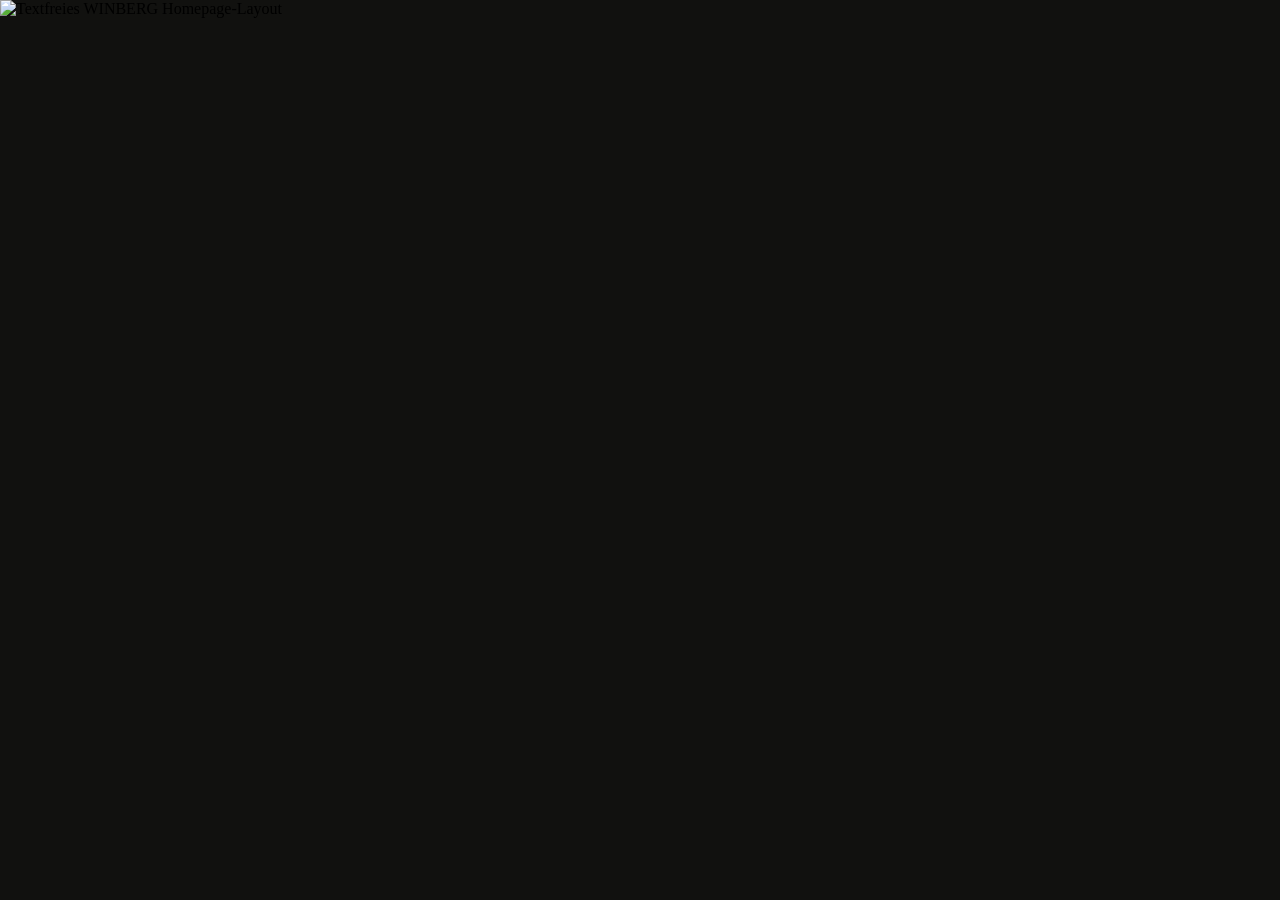
==== commit b16ee8a7: "Prepare phase 1 text-free WINBERG background only" ====
--- a/index.html
+++ b/index.html
@@ -3,15 +3,17 @@
 <head>
   <meta charset="utf-8">
   <meta name="viewport" content="width=device-width, initial-scale=1">
-  <meta name="description" content="WINBERG Event & Consulting – individuelle Events, Eventmanagement, Catering, Hochzeiten, Business Events und persönliche Beratung.">
   <meta name="robots" content="noindex,nofollow">
   <meta name="theme-color" content="#11110f">
-  <title>WINBERG Event & Consulting</title>
-  <link rel="stylesheet" href="assets/css/site.css?v=restore-20260818-1650">
+  <title>WINBERG – Hintergrundfreigabe</title>
+  <link rel="stylesheet" href="assets/css/site.css?v=phase1">
 </head>
 <body>
-  <main class="approved-homepage" aria-label="Freigegebene WINBERG Homepage-Vorschau">
-    <img src="assets/img/WINBERG-FREIGEGEBENE-HOMEPAGE.png?v=restore-20260818-1650" alt="Freigegebenes Layout der WINBERG Event & Consulting Homepage">
+  <main class="background-preview" aria-label="WINBERG Hintergrundfreigabe">
+    <div class="layout-stage">
+      <img class="layout-background" src="assets/img/WINBERG-BACKGROUND-TEXTFREE-FINAL.png" alt="Textfreies WINBERG Homepage-Layout">
+      <div class="clean-sidebar" aria-hidden="true"></div>
+    </div>
   </main>
 </body>
 </html>
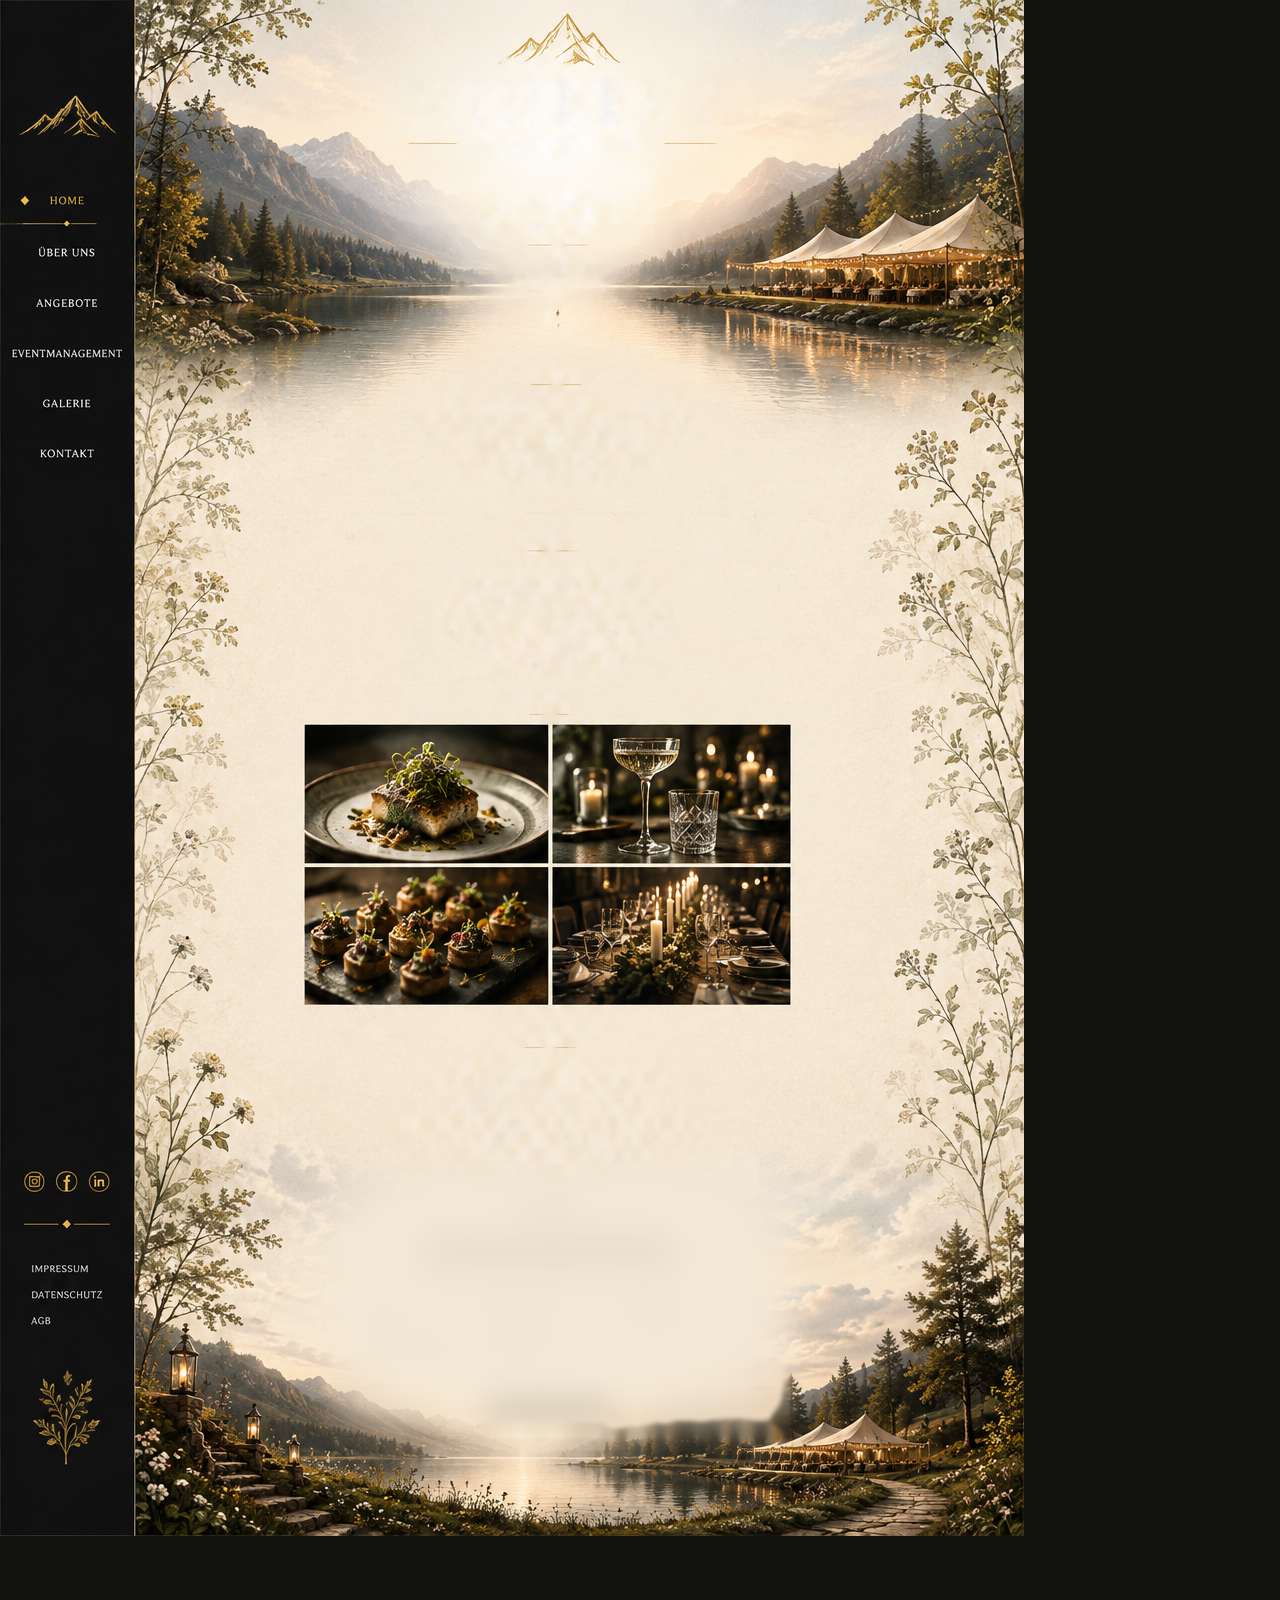
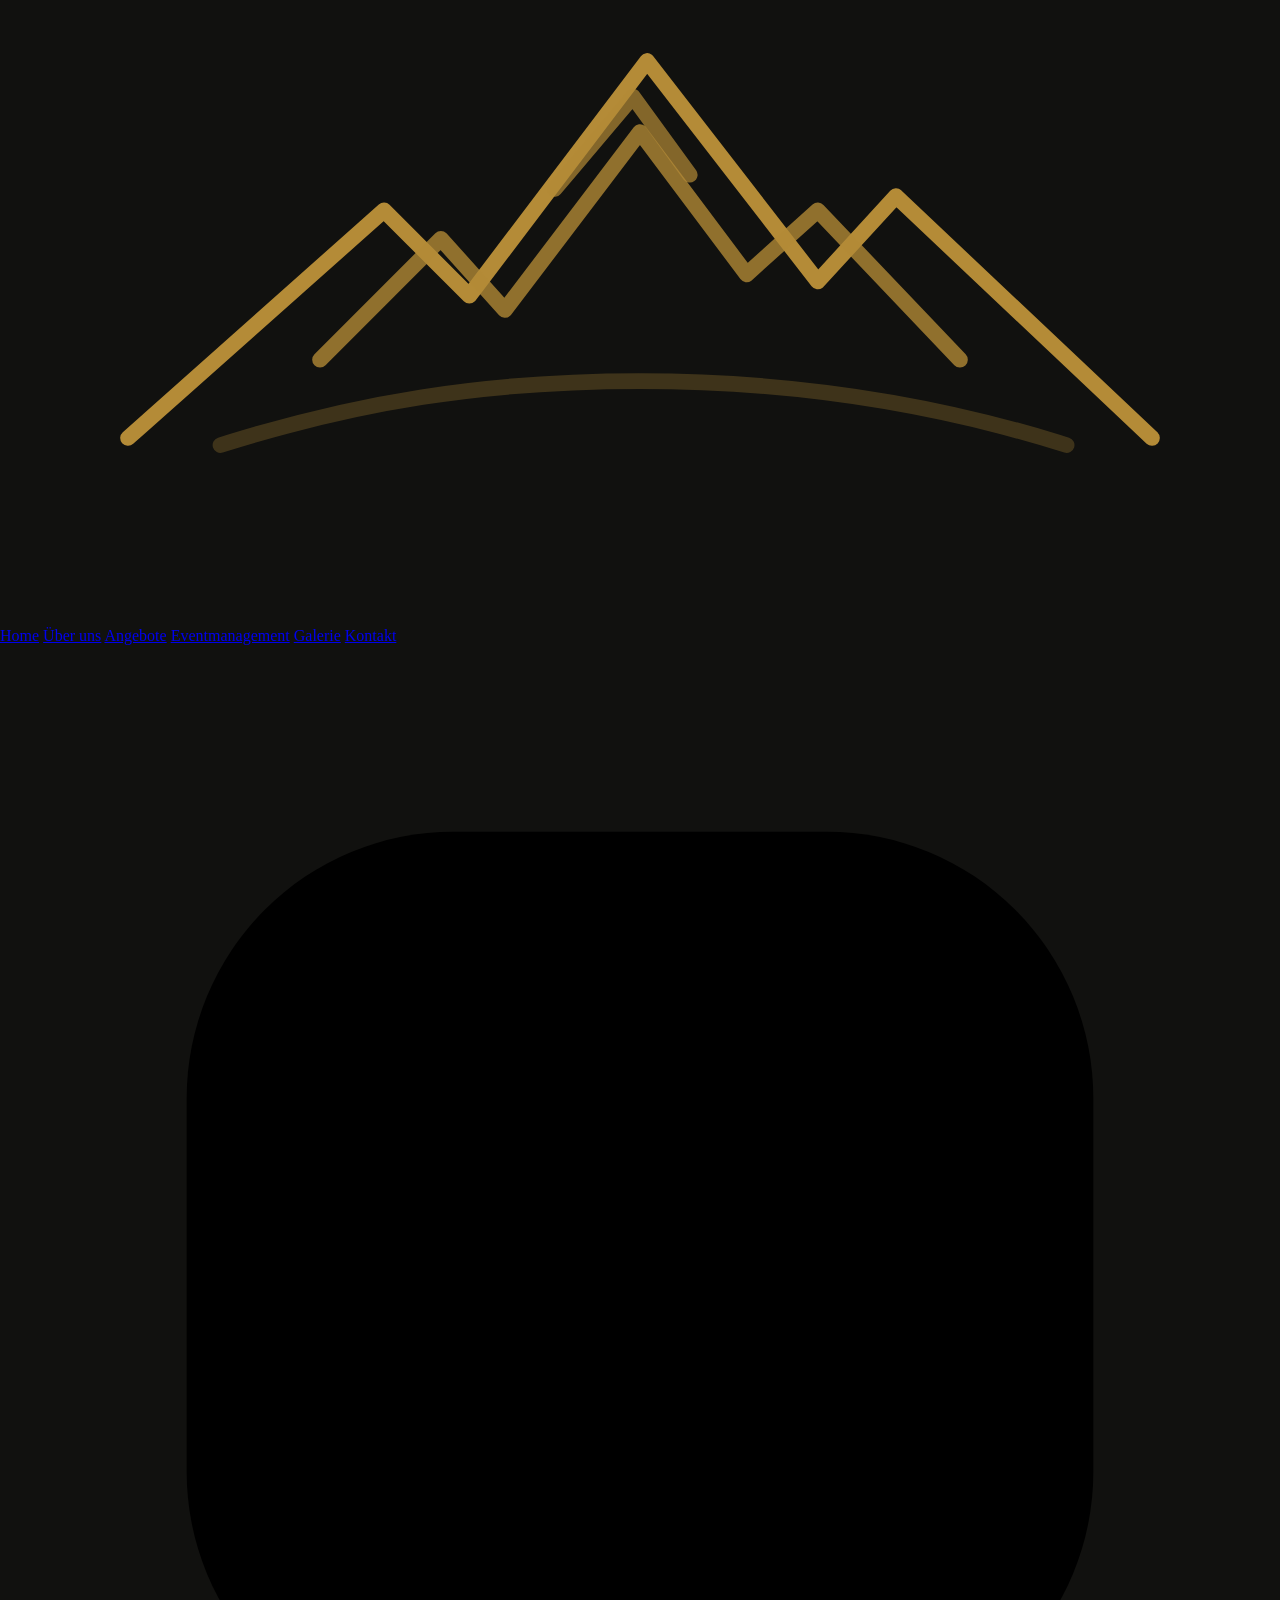
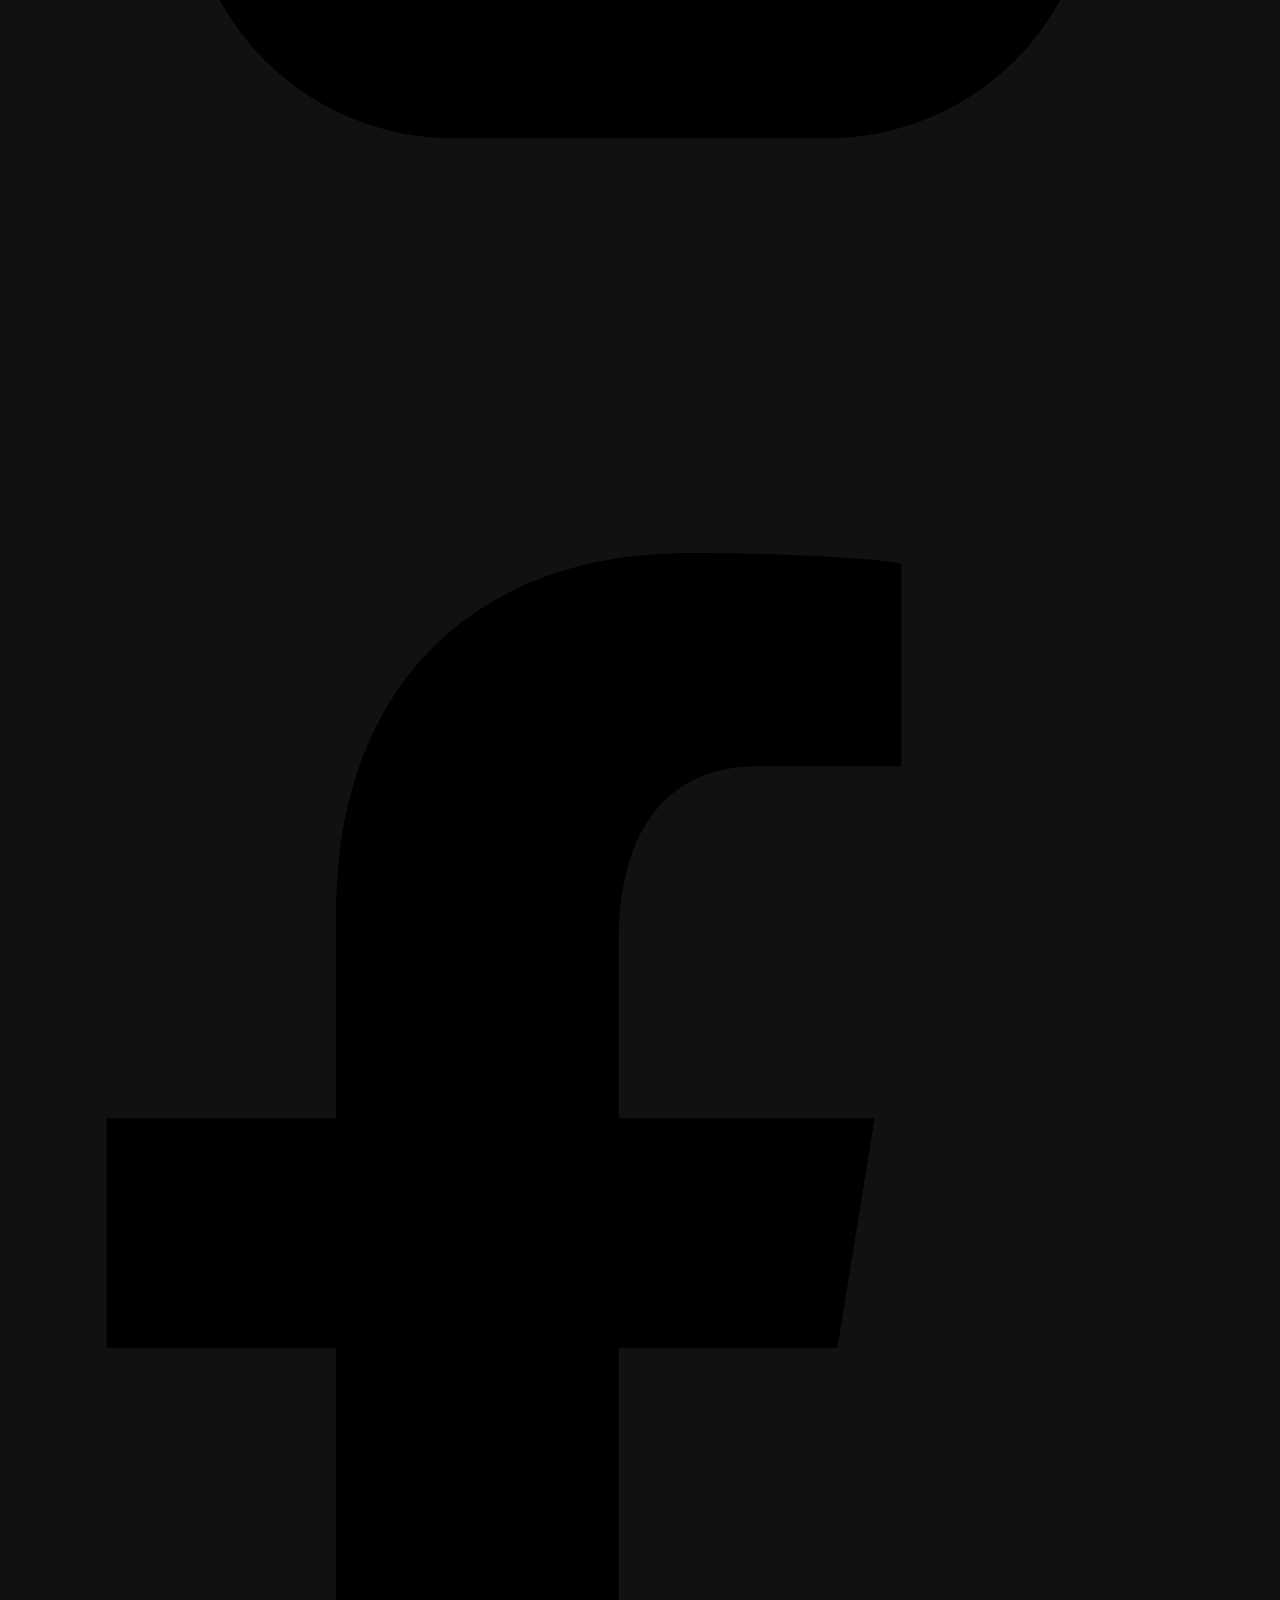
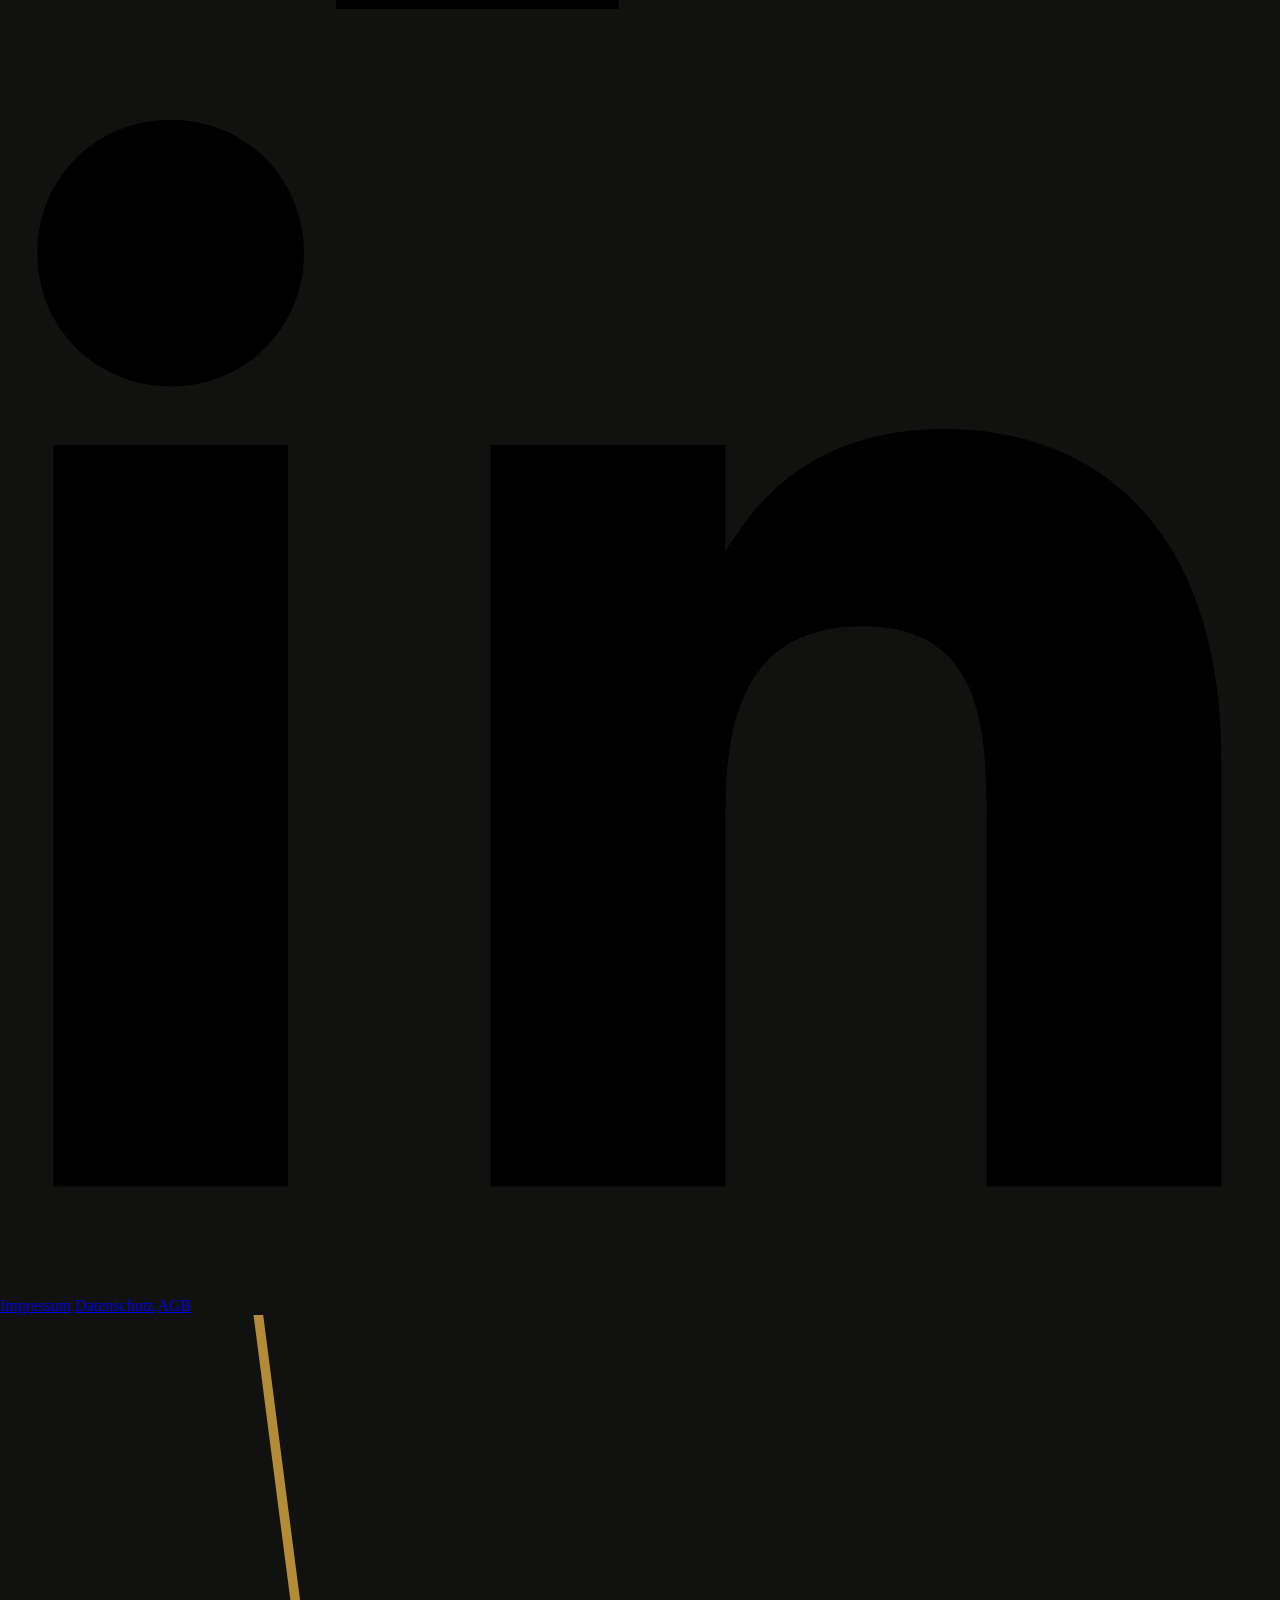
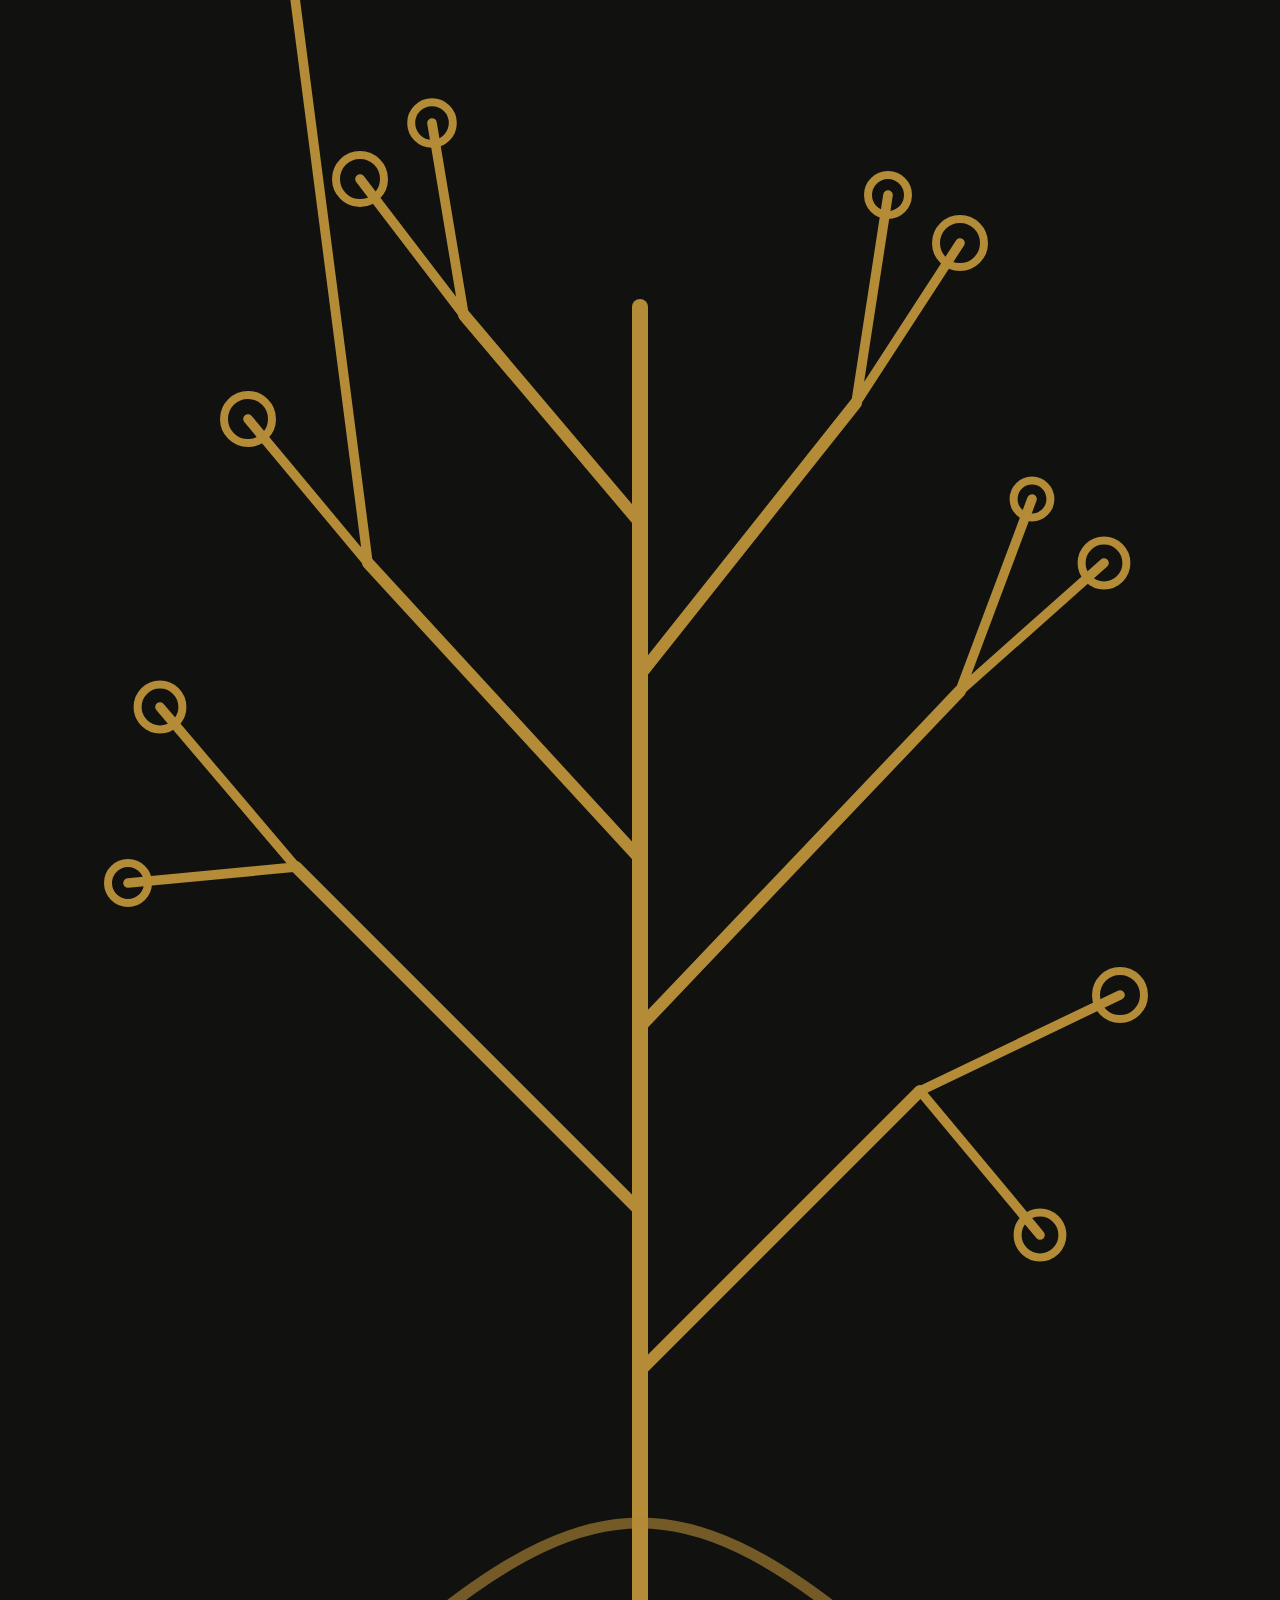
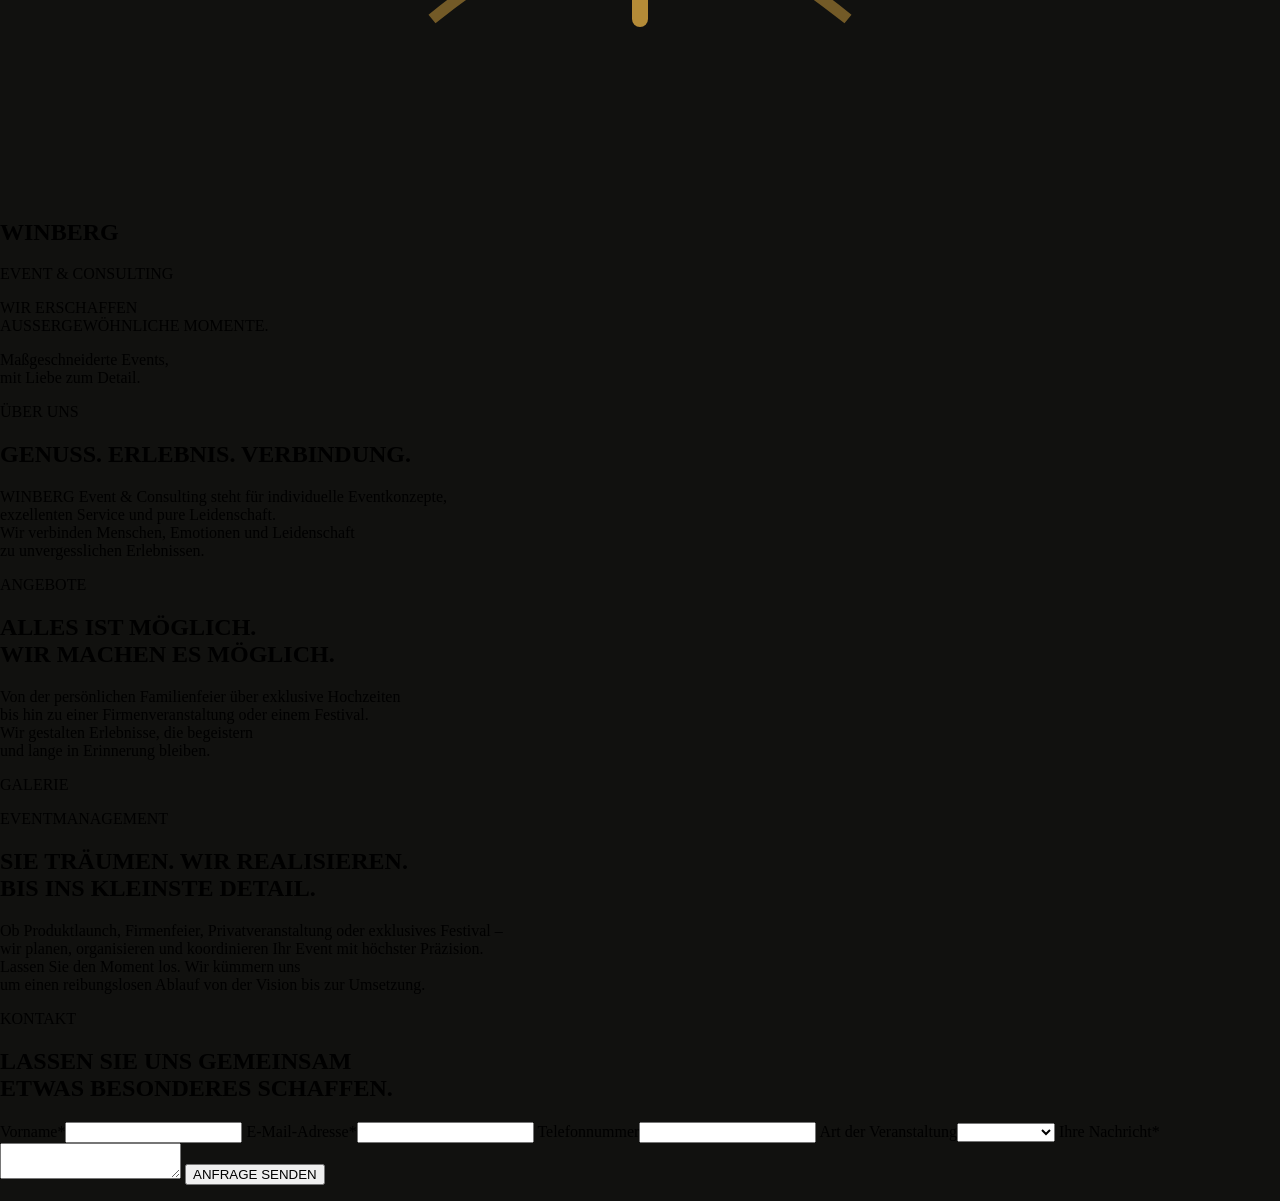
==== commit 03987b00: "Build phase 2 native WINBERG typography on text-free background" ====
--- a/index.html
+++ b/index.html
@@ -3,17 +3,102 @@
 <head>
   <meta charset="utf-8">
   <meta name="viewport" content="width=device-width, initial-scale=1">
+  <meta name="description" content="WINBERG Event & Consulting – individuelle Events, Eventmanagement, Catering, Hochzeiten, Business Events und persönliche Beratung.">
   <meta name="robots" content="noindex,nofollow">
   <meta name="theme-color" content="#11110f">
-  <title>WINBERG – Hintergrundfreigabe</title>
-  <link rel="stylesheet" href="assets/css/site.css?v=phase1">
+  <title>WINBERG Event & Consulting</title>
+  <link rel="stylesheet" href="assets/css/site.css?v=v2-native-1">
 </head>
 <body>
-  <main class="background-preview" aria-label="WINBERG Hintergrundfreigabe">
-    <div class="layout-stage">
-      <img class="layout-background" src="assets/img/WINBERG-BACKGROUND-TEXTFREE-FINAL.png" alt="Textfreies WINBERG Homepage-Layout">
-      <div class="clean-sidebar" aria-hidden="true"></div>
+  <main class="page-shell" aria-label="WINBERG Event & Consulting">
+    <div class="stage">
+      <img class="background-art" src="assets/img/WINBERG-BACKGROUND-TEXTFREE-FINAL.png" alt="" aria-hidden="true">
+
+      <aside class="sidebar" aria-label="Hauptnavigation">
+        <a class="sidebar-logo" href="#home" aria-label="WINBERG Startseite">
+          <img src="assets/img/mountain-mark.svg" alt="" aria-hidden="true">
+        </a>
+
+        <nav class="main-nav">
+          <a class="active" href="#home">Home</a>
+          <a href="#ueber-uns">Über uns</a>
+          <a href="#angebote">Angebote</a>
+          <a href="#eventmanagement">Eventmanagement</a>
+          <a href="#galerie">Galerie</a>
+          <a href="#kontakt">Kontakt</a>
+        </nav>
+
+        <div class="sidebar-bottom">
+          <div class="socials" aria-label="Social Media">
+            <a href="#" aria-label="Instagram">
+              <svg viewBox="0 0 24 24" aria-hidden="true"><rect x="3.5" y="3.5" width="17" height="17" rx="5"/><circle cx="12" cy="12" r="4"/><circle cx="17.4" cy="6.8" r="1" class="fill"/></svg>
+            </a>
+            <a href="#" aria-label="Facebook">
+              <svg viewBox="0 0 24 24" aria-hidden="true"><path d="M14.2 8.2h2.7V4.4c-.5-.1-2.1-.2-4-.2-3.9 0-6.6 2.4-6.6 6.8v3.8H2v4.3h4.3V24h5.3v-4.9h4.1l.7-4.3h-4.8v-3.4c0-1.2.4-3.2 2.6-3.2Z" class="fill"/></svg>
+            </a>
+            <a href="#" aria-label="LinkedIn">
+              <svg viewBox="0 0 24 24" aria-hidden="true"><path d="M5.4 8.1H1V22h4.4V8.1ZM3.2 2C1.8 2 .7 3.1.7 4.5S1.8 7 3.2 7s2.5-1.1 2.5-2.5S4.6 2 3.2 2ZM22.9 14c0-4.2-2.2-6.2-5.2-6.2-2.4 0-3.5 1.3-4.1 2.3V8.1H9.2V22h4.4v-6.9c0-1.8.3-3.6 2.6-3.6 2.3 0 2.3 2.1 2.3 3.7V22h4.4v-8Z" class="fill"/></svg>
+            </a>
+          </div>
+
+          <div class="sidebar-divider" aria-hidden="true"><span></span><i></i><span></span></div>
+
+          <div class="legal-links">
+            <a href="impressum.html">Impressum</a>
+            <a href="datenschutz.html">Datenschutz</a>
+            <a href="agb.html">AGB</a>
+          </div>
+
+          <img class="sidebar-tree" src="assets/img/sidebar-tree.svg" alt="" aria-hidden="true">
+        </div>
+      </aside>
+
+      <section id="home" class="panel hero-panel">
+        <h1>WINBERG</h1>
+        <p class="subbrand">EVENT &amp; CONSULTING</p>
+        <p class="hero-claim">WIR ERSCHAFFEN<br>AUSSERGEWÖHNLICHE MOMENTE.</p>
+        <p class="hero-copy">Maßgeschneiderte Events,<br>mit Liebe zum Detail.</p>
+      </section>
+
+      <section id="ueber-uns" class="panel about-panel">
+        <p class="kicker">ÜBER UNS</p>
+        <h2>GENUSS. ERLEBNIS. VERBINDUNG.</h2>
+        <p class="body-copy">WINBERG Event &amp; Consulting steht für individuelle Eventkonzepte,<br>exzellenten Service und pure Leidenschaft.<br>Wir verbinden Menschen, Emotionen und Leidenschaft<br>zu unvergesslichen Erlebnissen.</p>
+      </section>
+
+      <section id="angebote" class="panel offers-panel">
+        <p class="kicker">ANGEBOTE</p>
+        <h2>ALLES IST MÖGLICH.<br>WIR MACHEN ES MÖGLICH.</h2>
+        <p class="body-copy">Von der persönlichen Familienfeier über exklusive Hochzeiten<br>bis hin zu einer Firmenveranstaltung oder einem Festival.<br>Wir gestalten Erlebnisse, die begeistern<br>und lange in Erinnerung bleiben.</p>
+      </section>
+
+      <section id="galerie" class="panel gallery-panel">
+        <p class="kicker">GALERIE</p>
+      </section>
+
+      <section id="eventmanagement" class="panel event-panel">
+        <p class="kicker">EVENTMANAGEMENT</p>
+        <h2>SIE TRÄUMEN. WIR REALISIEREN.<br>BIS INS KLEINSTE DETAIL.</h2>
+        <p class="body-copy">Ob Produktlaunch, Firmenfeier, Privatveranstaltung oder exklusives Festival –<br>wir planen, organisieren und koordinieren Ihr Event mit höchster Präzision.<br>Lassen Sie den Moment los. Wir kümmern uns<br>um einen reibungslosen Ablauf von der Vision bis zur Umsetzung.</p>
+      </section>
+
+      <section id="kontakt" class="panel contact-panel">
+        <p class="kicker">KONTAKT</p>
+        <h2>LASSEN SIE UNS GEMEINSAM<br>ETWAS BESONDERES SCHAFFEN.</h2>
+
+        <form class="contact-form" novalidate>
+          <label class="field field-name"><span>Vorname*</span><input type="text" name="name" autocomplete="name" required></label>
+          <label class="field field-email"><span>E-Mail-Adresse*</span><input type="email" name="email" autocomplete="email" required></label>
+          <label class="field field-phone"><span>Telefonnummer</span><input type="tel" name="phone" autocomplete="tel"></label>
+          <label class="field field-type"><span>Art der Veranstaltung</span><select name="event"><option value=""></option><option>Hochzeit</option><option>Private Feier</option><option>Firmenevent</option><option>Catering</option><option>Sonstiges</option></select></label>
+          <label class="field field-message"><span>Ihre Nachricht*</span><textarea name="message" required></textarea></label>
+          <button type="submit">ANFRAGE SENDEN</button>
+          <p class="form-note" aria-live="polite"></p>
+        </form>
+      </section>
     </div>
   </main>
+
+  <script src="assets/js/site.js?v=v2-native-1"></script>
 </body>
 </html>
--- a/assets/css/site.css
+++ b/assets/css/site.css
@@ -1 +1 @@
-html,body{margin:0;min-height:100%;background:#11110f}body{overflow-x:hidden}.approved-homepage{width:100%;display:flex;justify-content:center;background:#11110f}.approved-homepage img{display:block;width:min(100%,846px);height:auto;max-width:none;image-rendering:auto}@media(min-width:1100px){.approved-homepage img{width:min(100vw,1060px)}}@media(max-width:846px){.approved-homepage{display:block}.approved-homepage img{width:100%;height:auto}}+*{box-sizing:border-box}html,body{margin:0;min-height:100%;background:#11110f}body{overflow-x:hidden}.background-preview{width:100%;display:flex;justify-content:center;background:#11110f}.layout-stage{position:relative;width:min(100vw,1024px);aspect-ratio:2/3;overflow:hidden;background:#f3ead9}.layout-background{position:absolute;inset:0;width:100%;height:100%;display:block;object-fit:cover;object-position:center top}.clean-sidebar{position:absolute;z-index:2;left:0;top:0;width:13.2%;height:100%;background:#11110f}@media(max-width:700px){.layout-stage{width:100vw}}
